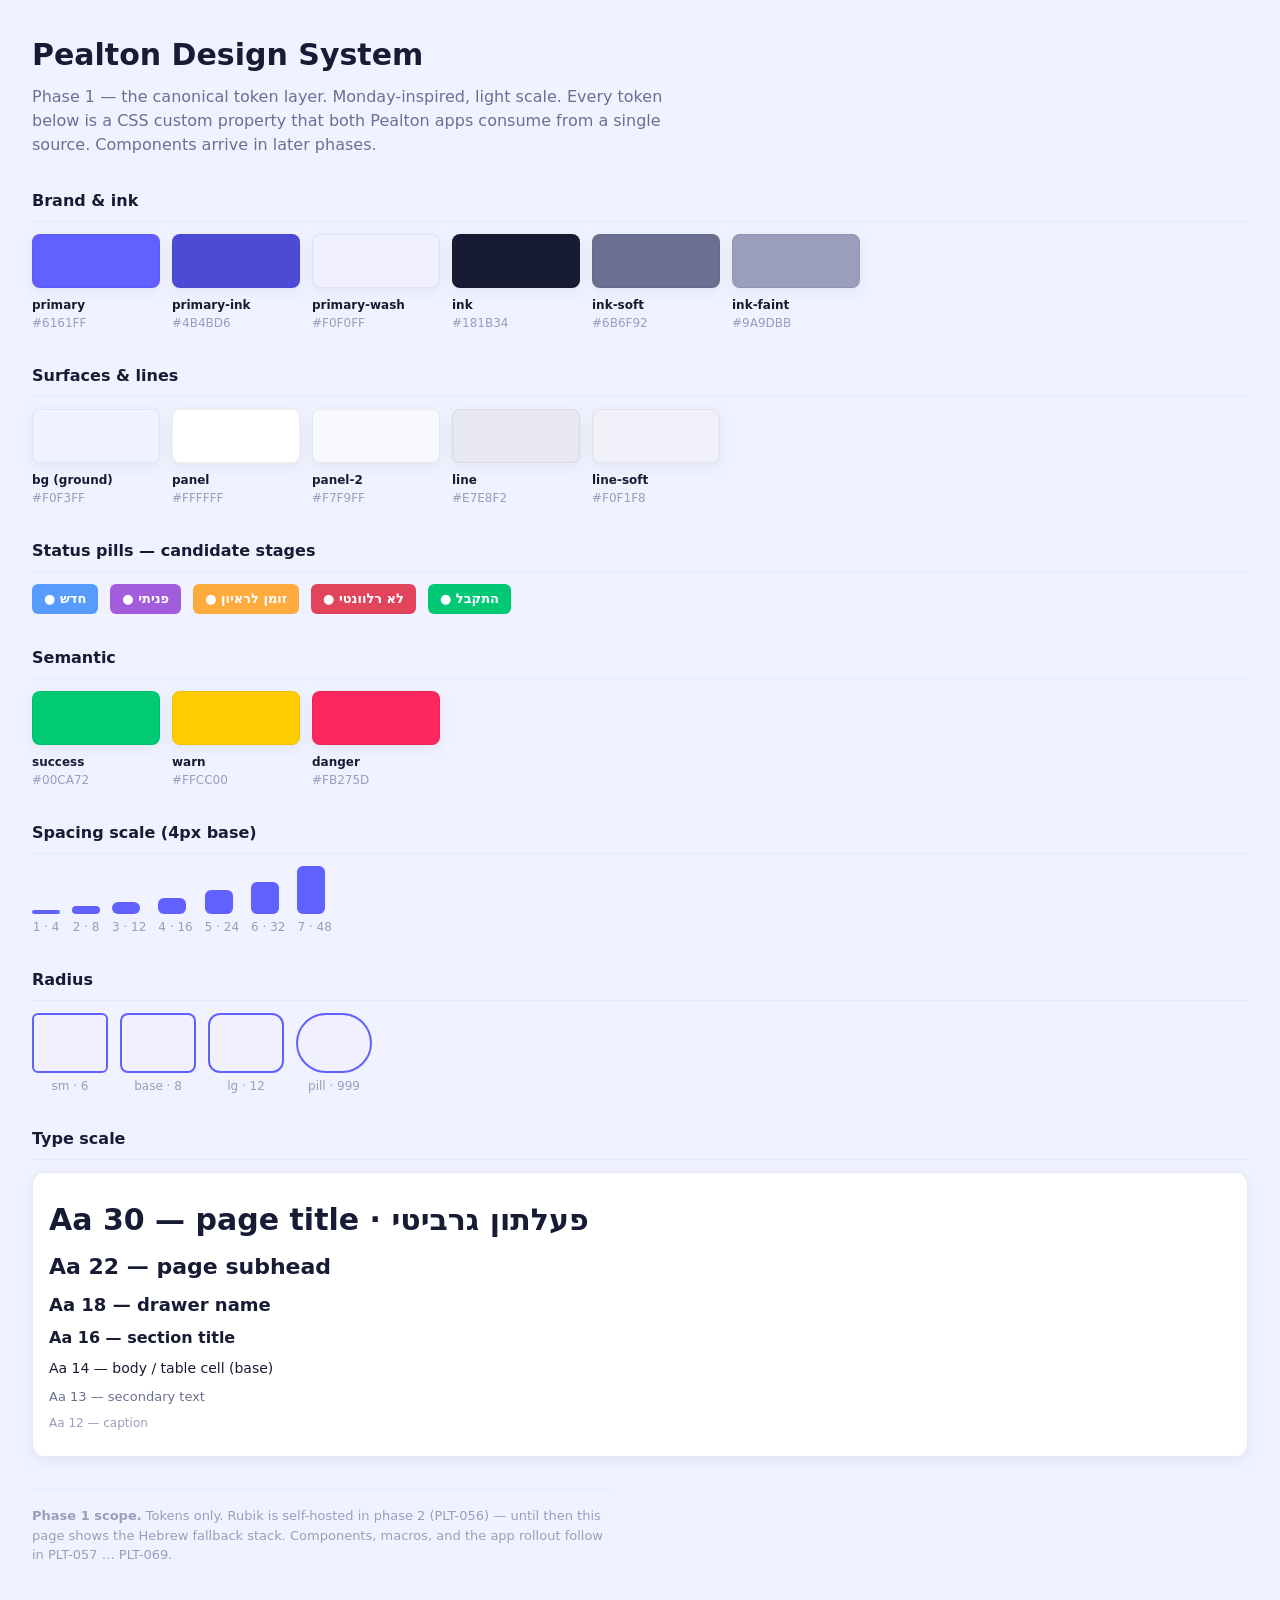
==== docs/index.html @ a18d86fa "PLT-055 — DS phase 1: package skeleton + canonical token layer Framework-free, Monday-inspired desig" ====
<!doctype html>
<html lang="en" dir="ltr">
<head>
  <meta charset="utf-8">
  <meta name="viewport" content="width=device-width, initial-scale=1">
  <title>Pealton Design System — tokens (phase 1)</title>
  <link rel="stylesheet" href="../pealton_design_system/static/tokens.css">
  <style>
    body { font-family: var(--pds-font); background: var(--pds-bg); color: var(--pds-ink);
           margin: 0; padding: var(--pds-sp-6); line-height: var(--pds-lh); }
    h1 { font-size: var(--pds-fs-7); font-weight: var(--pds-fw-heavy); margin: 0 0 var(--pds-sp-2); }
    .lede { color: var(--pds-ink-soft); max-width: 62ch; margin: 0 0 var(--pds-sp-6); }
    h2 { font-size: var(--pds-fs-4); font-weight: var(--pds-fw-bold); margin: var(--pds-sp-6) 0 var(--pds-sp-3);
         padding-bottom: var(--pds-sp-2); border-bottom: 1px solid var(--pds-line); }
    .grid { display: flex; flex-wrap: wrap; gap: var(--pds-sp-3); }
    .sw { width: 128px; }
    .sw .chip { height: 52px; border-radius: var(--pds-r); border: 1px solid rgba(0,0,0,.06);
                box-shadow: var(--pds-shadow); }
    .sw .name { font-size: var(--pds-fs-1); font-weight: var(--pds-fw-medium); margin-top: var(--pds-sp-2);
                color: var(--pds-ink); }
    .sw .val { font-size: var(--pds-fs-1); color: var(--pds-ink-faint); font-variant-numeric: tabular-nums; }
    .pill { display: inline-flex; align-items: center; gap: 6px; color: #fff; font-weight: var(--pds-fw-bold);
            font-size: var(--pds-fs-2); padding: 5px 12px; border-radius: var(--pds-r-sm); }
    .card { background: var(--pds-panel); border: 1px solid var(--pds-line); border-radius: var(--pds-r-lg);
            box-shadow: var(--pds-shadow); padding: var(--pds-sp-4); }
    .sp-row { display: flex; align-items: flex-end; gap: var(--pds-sp-3); }
    .sp-bar { background: var(--pds-primary); border-radius: var(--pds-r-sm); width: 28px; }
    .sp-label { font-size: var(--pds-fs-1); color: var(--pds-ink-faint); text-align: center; margin-top: 4px; }
    .type-row { margin: var(--pds-sp-2) 0; }
    .radius-box { width: 72px; height: 56px; background: var(--pds-primary-wash);
                  border: 2px solid var(--pds-primary); }
    .note { color: var(--pds-ink-faint); font-size: var(--pds-fs-2); margin-top: var(--pds-sp-6);
            border-top: 1px solid var(--pds-line); padding-top: var(--pds-sp-4); max-width: 70ch; }
  </style>
</head>
<body>
  <h1>Pealton Design System</h1>
  <p class="lede">Phase 1 — the canonical token layer. Monday-inspired, light scale.
    Every token below is a CSS custom property that both Pealton apps consume from a
    single source. Components arrive in later phases.</p>

  <h2>Brand &amp; ink</h2>
  <div class="grid">
    <div class="sw"><div class="chip" style="background:var(--pds-primary)"></div><div class="name">primary</div><div class="val">#6161FF</div></div>
    <div class="sw"><div class="chip" style="background:var(--pds-primary-ink)"></div><div class="name">primary-ink</div><div class="val">#4B4BD6</div></div>
    <div class="sw"><div class="chip" style="background:var(--pds-primary-wash)"></div><div class="name">primary-wash</div><div class="val">#F0F0FF</div></div>
    <div class="sw"><div class="chip" style="background:var(--pds-ink)"></div><div class="name">ink</div><div class="val">#181B34</div></div>
    <div class="sw"><div class="chip" style="background:var(--pds-ink-soft)"></div><div class="name">ink-soft</div><div class="val">#6B6F92</div></div>
    <div class="sw"><div class="chip" style="background:var(--pds-ink-faint)"></div><div class="name">ink-faint</div><div class="val">#9A9DBB</div></div>
  </div>

  <h2>Surfaces &amp; lines</h2>
  <div class="grid">
    <div class="sw"><div class="chip" style="background:var(--pds-bg)"></div><div class="name">bg (ground)</div><div class="val">#F0F3FF</div></div>
    <div class="sw"><div class="chip" style="background:var(--pds-panel)"></div><div class="name">panel</div><div class="val">#FFFFFF</div></div>
    <div class="sw"><div class="chip" style="background:var(--pds-panel-2)"></div><div class="name">panel-2</div><div class="val">#F7F9FF</div></div>
    <div class="sw"><div class="chip" style="background:var(--pds-line)"></div><div class="name">line</div><div class="val">#E7E8F2</div></div>
    <div class="sw"><div class="chip" style="background:var(--pds-line-soft)"></div><div class="name">line-soft</div><div class="val">#F0F1F8</div></div>
  </div>

  <h2>Status pills — candidate stages</h2>
  <div class="grid" style="align-items:center">
    <span class="pill" style="background:var(--pds-stage-new)">● חדש</span>
    <span class="pill" style="background:var(--pds-stage-contacted)">● פניתי</span>
    <span class="pill" style="background:var(--pds-stage-invited)">● זומן לראיון</span>
    <span class="pill" style="background:var(--pds-stage-rejected)">● לא רלוונטי</span>
    <span class="pill" style="background:var(--pds-stage-hired)">● התקבל</span>
  </div>

  <h2>Semantic</h2>
  <div class="grid">
    <div class="sw"><div class="chip" style="background:var(--pds-success)"></div><div class="name">success</div><div class="val">#00CA72</div></div>
    <div class="sw"><div class="chip" style="background:var(--pds-warn)"></div><div class="name">warn</div><div class="val">#FFCC00</div></div>
    <div class="sw"><div class="chip" style="background:var(--pds-danger)"></div><div class="name">danger</div><div class="val">#FB275D</div></div>
  </div>

  <h2>Spacing scale (4px base)</h2>
  <div class="sp-row">
    <div><div class="sp-bar" style="height:var(--pds-sp-1)"></div><div class="sp-label">1 · 4</div></div>
    <div><div class="sp-bar" style="height:var(--pds-sp-2)"></div><div class="sp-label">2 · 8</div></div>
    <div><div class="sp-bar" style="height:var(--pds-sp-3)"></div><div class="sp-label">3 · 12</div></div>
    <div><div class="sp-bar" style="height:var(--pds-sp-4)"></div><div class="sp-label">4 · 16</div></div>
    <div><div class="sp-bar" style="height:var(--pds-sp-5)"></div><div class="sp-label">5 · 24</div></div>
    <div><div class="sp-bar" style="height:var(--pds-sp-6)"></div><div class="sp-label">6 · 32</div></div>
    <div><div class="sp-bar" style="height:var(--pds-sp-7)"></div><div class="sp-label">7 · 48</div></div>
  </div>

  <h2>Radius</h2>
  <div class="grid">
    <div><div class="radius-box" style="border-radius:var(--pds-r-sm)"></div><div class="sp-label">sm · 6</div></div>
    <div><div class="radius-box" style="border-radius:var(--pds-r)"></div><div class="sp-label">base · 8</div></div>
    <div><div class="radius-box" style="border-radius:var(--pds-r-lg)"></div><div class="sp-label">lg · 12</div></div>
    <div><div class="radius-box" style="border-radius:var(--pds-r-pill)"></div><div class="sp-label">pill · 999</div></div>
  </div>

  <h2>Type scale</h2>
  <div class="card">
    <div class="type-row" style="font-size:var(--pds-fs-7);font-weight:var(--pds-fw-heavy)">Aa 30 — page title · פעלתון גרביטי</div>
    <div class="type-row" style="font-size:var(--pds-fs-6);font-weight:var(--pds-fw-bold)">Aa 22 — page subhead</div>
    <div class="type-row" style="font-size:var(--pds-fs-5);font-weight:var(--pds-fw-bold)">Aa 18 — drawer name</div>
    <div class="type-row" style="font-size:var(--pds-fs-4);font-weight:var(--pds-fw-bold)">Aa 16 — section title</div>
    <div class="type-row" style="font-size:var(--pds-fs-3)">Aa 14 — body / table cell (base)</div>
    <div class="type-row" style="font-size:var(--pds-fs-2);color:var(--pds-ink-soft)">Aa 13 — secondary text</div>
    <div class="type-row" style="font-size:var(--pds-fs-1);color:var(--pds-ink-faint)">Aa 12 — caption</div>
  </div>

  <p class="note"><strong>Phase 1 scope.</strong> Tokens only. Rubik is self-hosted in
    phase 2 (PLT-056) — until then this page shows the Hebrew fallback stack.
    Components, macros, and the app rollout follow in PLT-057 … PLT-069.</p>
</body>
</html>
---- pealton_design_system/static/tokens.css ----
/* ============================================================================
 * Pealton Design System — canonical token layer (PLT-055, phase 1)
 * Monday.com-inspired. Light scale only, by decision (Amnon 2026-07-16):
 * the DS does NOT follow OS dark mode. Reproduces the Monday *look* on the
 * apps' existing FastAPI + Jinja + vanilla-JS stack — no React, no Vibe.
 *
 * This is the ONE source of design tokens for BOTH Pealton apps. It replaces
 * the HR app's 8 forked :root blocks and the real-estate app's ad-hoc values.
 * Every component (later phases) styles THROUGH these tokens — never raw hex.
 * ========================================================================== */

:root {
  color-scheme: light;                     /* pin form controls to light too */

  /* ---- Brand ------------------------------------------------------------- */
  --pds-primary:        #6161FF;           /* Monday purple — the one accent  */
  --pds-primary-ink:    #4B4BD6;           /* hover / pressed                 */
  --pds-primary-wash:   #F0F0FF;           /* tint: active nav, hover rows    */

  /* ---- Ink (text) — neutrals biased toward the purple, not flat grey ----- */
  --pds-ink:            #181B34;           /* primary text                    */
  --pds-ink-soft:       #6B6F92;           /* secondary text                  */
  --pds-ink-faint:      #9A9DBB;           /* captions, placeholders          */

  /* ---- Surfaces + lines -------------------------------------------------- */
  --pds-bg:             #F0F3FF;           /* app ground — Monday Light scale */
  --pds-panel:          #FFFFFF;           /* cards, drawers, tables          */
  --pds-panel-2:        #F7F9FF;           /* subtle raised / striped surface */
  --pds-line:           #E7E8F2;           /* borders                         */
  --pds-line-soft:      #F0F1F8;           /* hairlines, row separators       */

  /* ---- Status pills — the signature Monday element.
   *      Mapped to the HR candidate stages; the -wash variants back subtle
   *      chips. Real-estate confidence bands reuse the same five hues.       */
  --pds-stage-new:            #579BFC;  --pds-stage-new-wash:       #E8F1FF;  /* חדש            */
  --pds-stage-contacted:      #A25DDC;  --pds-stage-contacted-wash: #F4ECFB;  /* פניתי          */
  --pds-stage-invited:        #FDAB3D;  --pds-stage-invited-wash:   #FFF3E2;  /* זומן לראיון    */
  --pds-stage-rejected:       #E2445C;  --pds-stage-rejected-wash:  #FDE8EC;  /* לא רלוונטי     */
  --pds-stage-hired:          #00C875;  --pds-stage-hired-wash:     #E2F7EE;  /* התקבל          */

  /* ---- Semantic (separate from the accent) ------------------------------- */
  --pds-success:        #00CA72;
  --pds-warn:           #FFCC00;
  --pds-danger:         #FB275D;
  --pds-danger-wash:    #FDE8EC;

  /* ---- Spacing scale (4px base) — use these, never freehand px ----------- */
  --pds-sp-1: 4px;
  --pds-sp-2: 8px;
  --pds-sp-3: 12px;
  --pds-sp-4: 16px;
  --pds-sp-5: 24px;
  --pds-sp-6: 32px;
  --pds-sp-7: 48px;

  /* ---- Radius scale ------------------------------------------------------ */
  --pds-r-sm:   6px;                        /* status pills, small controls   */
  --pds-r:      8px;                        /* buttons, inputs — the default  */
  --pds-r-lg:   12px;                       /* cards, panels, drawers         */
  --pds-r-pill: 999px;                      /* chips, avatars, count badges   */

  /* ---- Typography — Rubik (self-hosted in phase 2, PLT-056).
   *      Hebrew-first fallback stack until then; RTL-safe.                   */
  --pds-font: "Rubik", "Assistant", "Heebo", "Segoe UI", system-ui,
              -apple-system, Arial, sans-serif;
  --pds-fs-1: 12px;   /* captions, count badges          */
  --pds-fs-2: 13px;   /* secondary text, chips           */
  --pds-fs-3: 14px;   /* body / table cells (base)       */
  --pds-fs-4: 16px;   /* section titles                  */
  --pds-fs-5: 18px;   /* drawer name, card headers       */
  --pds-fs-6: 22px;   /* page subhead                    */
  --pds-fs-7: 30px;   /* page title                      */
  --pds-fw-normal:   400;
  --pds-fw-medium:   600;
  --pds-fw-bold:     700;
  --pds-fw-heavy:    800;
  --pds-lh:          1.5;

  /* ---- Elevation --------------------------------------------------------- */
  --pds-shadow:    0 4px 14px rgba(24, 27, 52, 0.07);
  --pds-shadow-lg: 0 10px 34px rgba(24, 27, 52, 0.13);
  --pds-ring:      0 0 0 3px var(--pds-primary-wash);   /* focus ring         */

  /* ---- Z-index scale — one ladder, no scattered magic numbers ------------ */
  --pds-z-base:      1;
  --pds-z-sticky:    20;    /* sticky table headers / topbar    */
  --pds-z-dropdown:  40;    /* menus, column pickers            */
  --pds-z-drawer:    50;    /* candidate / detail drawer        */
  --pds-z-modal:     60;    /* modals + their backdrop          */

  /* ---- Motion ------------------------------------------------------------ */
  --pds-transition: 0.12s ease;
}

@media (prefers-reduced-motion: reduce) {
  :root { --pds-transition: 0s; }
}
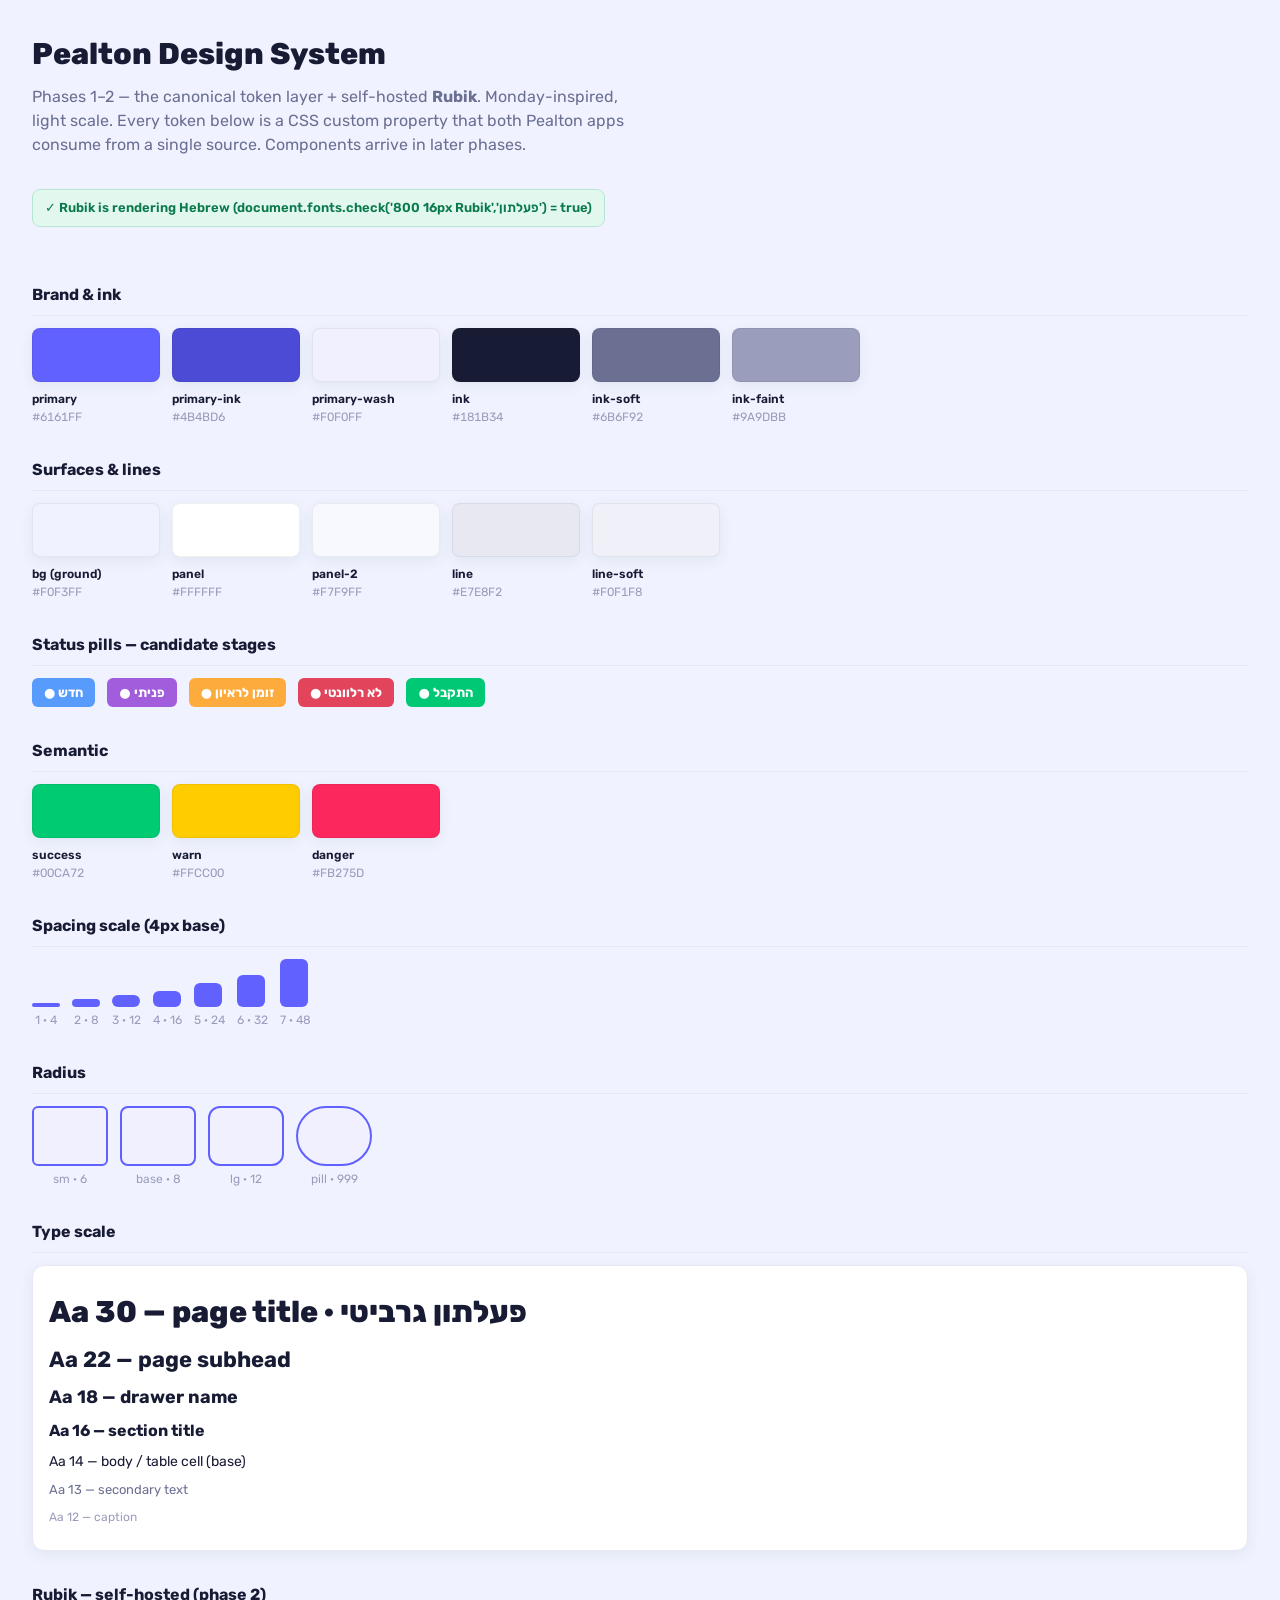
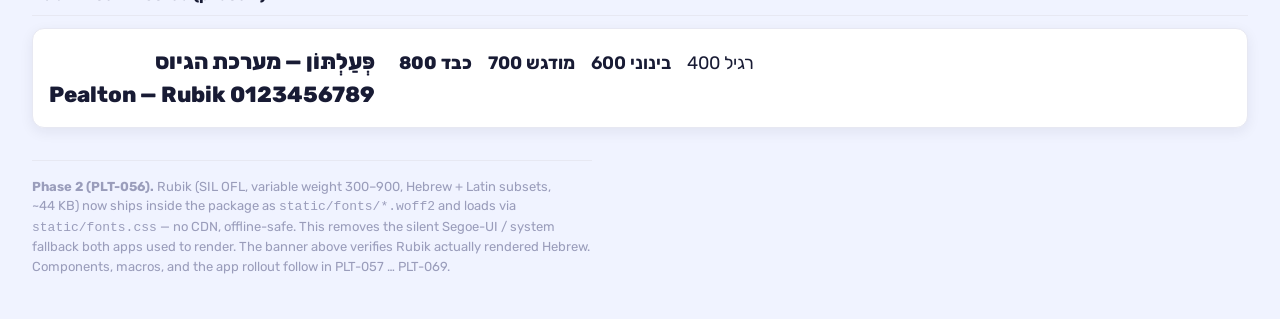
==== commit e6c97ecf: "PLT-056 — DS phase 2: self-host Rubik (kills the silent Segoe-UI fallback) Ships Rubik (SIL OFL, var" ====
--- a/docs/index.html
+++ b/docs/index.html
@@ -3,7 +3,8 @@
 <head>
   <meta charset="utf-8">
   <meta name="viewport" content="width=device-width, initial-scale=1">
-  <title>Pealton Design System — tokens (phase 1)</title>
+  <title>Pealton Design System — tokens + Rubik (phase 2)</title>
+  <link rel="stylesheet" href="../pealton_design_system/static/fonts.css">
   <link rel="stylesheet" href="../pealton_design_system/static/tokens.css">
   <style>
     body { font-family: var(--pds-font); background: var(--pds-bg); color: var(--pds-ink);
@@ -31,13 +32,25 @@
                   border: 2px solid var(--pds-primary); }
     .note { color: var(--pds-ink-faint); font-size: var(--pds-fs-2); margin-top: var(--pds-sp-6);
             border-top: 1px solid var(--pds-line); padding-top: var(--pds-sp-4); max-width: 70ch; }
+    .font-check { display: inline-block; font-size: var(--pds-fs-2); font-weight: var(--pds-fw-medium);
+                  padding: var(--pds-sp-2) var(--pds-sp-3); border-radius: var(--pds-r);
+                  margin: 0 0 var(--pds-sp-5); background: var(--pds-panel-2); color: var(--pds-ink-soft);
+                  border: 1px solid var(--pds-line); }
+    .font-check.ok   { background: var(--pds-stage-hired-wash); color: #0a7a4d; border-color: #b6e6d1; }
+    .font-check.fail { background: var(--pds-danger-wash);      color: #a11238; border-color: #f3b6c5; }
+    .type-samples { display: flex; flex-wrap: wrap; gap: var(--pds-sp-5); align-items: baseline; }
+    .type-samples .heb { font-size: var(--pds-fs-6); font-weight: var(--pds-fw-heavy); }
+    .type-samples .lat { font-size: var(--pds-fs-6); font-weight: var(--pds-fw-heavy); }
+    .type-samples .weights span { margin-inline-end: var(--pds-sp-3); }
   </style>
 </head>
 <body>
   <h1>Pealton Design System</h1>
-  <p class="lede">Phase 1 — the canonical token layer. Monday-inspired, light scale.
-    Every token below is a CSS custom property that both Pealton apps consume from a
-    single source. Components arrive in later phases.</p>
+  <p class="lede">Phases 1–2 — the canonical token layer + self-hosted <strong>Rubik</strong>.
+    Monday-inspired, light scale. Every token below is a CSS custom property that both
+    Pealton apps consume from a single source. Components arrive in later phases.</p>
+
+  <div id="font-check" class="font-check" role="status">בודק את גופן רוביק… — checking Rubik…</div>
 
   <h2>Brand &amp; ink</h2>
   <div class="grid">
@@ -104,8 +117,41 @@
     <div class="type-row" style="font-size:var(--pds-fs-1);color:var(--pds-ink-faint)">Aa 12 — caption</div>
   </div>
 
-  <p class="note"><strong>Phase 1 scope.</strong> Tokens only. Rubik is self-hosted in
-    phase 2 (PLT-056) — until then this page shows the Hebrew fallback stack.
+  <h2>Rubik — self-hosted (phase 2)</h2>
+  <div class="card type-samples">
+    <div>
+      <div class="heb" lang="he" dir="rtl">פְּעַלְתּוֹן — מערכת הגיוס</div>
+      <div class="lat">Pealton — Rubik 0123456789</div>
+    </div>
+    <div class="weights" style="font-size:var(--pds-fs-5)">
+      <span style="font-weight:400">רגיל 400</span>
+      <span style="font-weight:600">בינוני 600</span>
+      <span style="font-weight:700">מודגש 700</span>
+      <span style="font-weight:800">כבד 800</span>
+    </div>
+  </div>
+
+  <p class="note"><strong>Phase 2 (PLT-056).</strong> Rubik (SIL OFL, variable weight
+    300–900, Hebrew + Latin subsets, ~44&nbsp;KB) now ships inside the package as
+    <code>static/fonts/*.woff2</code> and loads via <code>static/fonts.css</code> — no
+    CDN, offline-safe. This removes the silent Segoe-UI / system fallback both apps used
+    to render. The banner above verifies Rubik actually rendered Hebrew.
     Components, macros, and the app rollout follow in PLT-057 … PLT-069.</p>
+
+  <script>
+    // Postcondition (PLT-056): Rubik must actually render Hebrew after fonts load.
+    (function () {
+      var el = document.getElementById('font-check');
+      document.fonts.ready.then(function () {
+        var ok = document.fonts.check('800 16px Rubik', 'פעלתון');
+        el.textContent = ok
+          ? '✓ Rubik is rendering Hebrew (document.fonts.check(\'800 16px Rubik\',\'פעלתון\') = true)'
+          : '✗ Rubik did NOT load — still on the fallback stack';
+        el.classList.add(ok ? 'ok' : 'fail');
+        // expose for automated verification
+        window.__pdsRubikOk = ok;
+      });
+    })();
+  </script>
 </body>
 </html>
--- a/pealton_design_system/static/fonts.css
+++ b/pealton_design_system/static/fonts.css
@@ -0,0 +1,47 @@
+/* ============================================================================
+ * Pealton Design System — self-hosted Rubik (PLT-056, phase 2)
+ *
+ * WHY THIS EXISTS — kills a silent bug: both apps ship NO webfont on purpose,
+ * so Hebrew fell back to Segoe UI on Windows / something else on Mac — a look
+ * nobody chose. This ships Rubik (SIL OFL, free to embed) INSIDE the package,
+ * so the brand + all UI text render in Rubik, offline-safe, no CDN request.
+ *
+ * Rubik is the closest Hebrew analogue to Monday's Figtree (Figtree rejected —
+ * weak Hebrew coverage). Self-hosting != CDN: the .woff2 bytes travel in this
+ * package; the @font-face url() below is relative, so it resolves against the
+ * app's DS static mount (both apps load this via <link>).
+ *
+ * VARIABLE FONT: one file per subset covers the whole weight axis 300..900.
+ * (Rubik's real axis is 300-900 — NOT the 100-900 the task text guessed; 100
+ * is out of range and Google 400s it. The token weights used — 400/600/700/800
+ * — all sit inside 300-900, so nothing is lost.)
+ *
+ * The `--pds-font` token (tokens.css) already lists "Rubik" first with the
+ * Hebrew system stack (Assistant/Heebo/Segoe UI/system-ui) kept only as the
+ * fallback for the brief moment before the webfont loads (font-display: swap).
+ *
+ * Font: Rubik © 2015 The Rubik Project Authors — SIL OFL 1.1. See fonts/OFL.txt.
+ * ========================================================================== */
+
+/* ---- Hebrew subset (U+0590–05FF + Hebrew presentation forms) --------------- */
+@font-face {
+  font-family: "Rubik";
+  font-style: normal;
+  font-weight: 300 900;                       /* variable axis */
+  font-display: swap;
+  src: url("fonts/rubik-hebrew.woff2") format("woff2");
+  unicode-range: U+0307-0308, U+0590-05FF, U+200C-2010, U+20AA, U+25CC,
+                 U+FB1D-FB4F;
+}
+
+/* ---- Latin subset (ASCII, punctuation, currency, arrows, digits) ----------- */
+@font-face {
+  font-family: "Rubik";
+  font-style: normal;
+  font-weight: 300 900;                       /* variable axis */
+  font-display: swap;
+  src: url("fonts/rubik-latin.woff2") format("woff2");
+  unicode-range: U+0000-00FF, U+0131, U+0152-0153, U+02BB-02BC, U+02C6, U+02DA,
+                 U+02DC, U+0304, U+0308, U+0329, U+2000-206F, U+20AC, U+2122,
+                 U+2191, U+2193, U+2212, U+2215, U+FEFF, U+FFFD;
+}
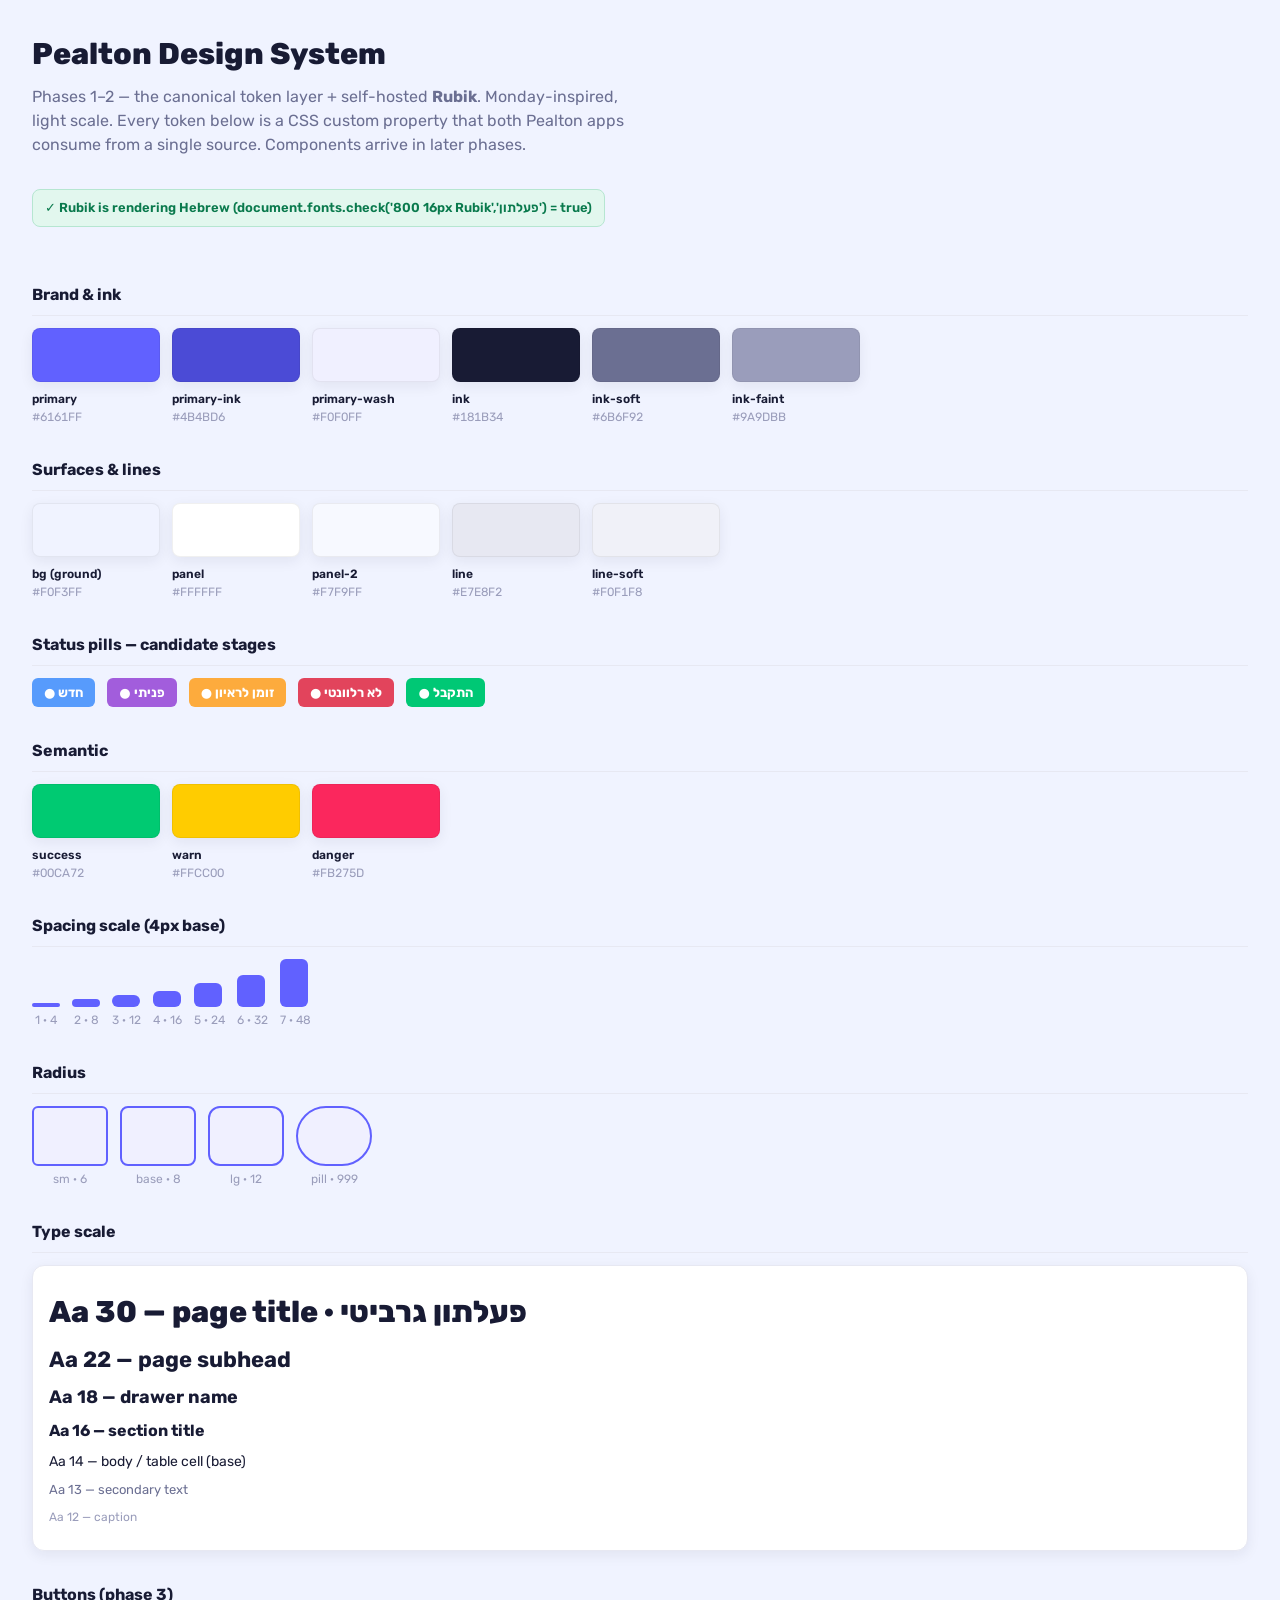
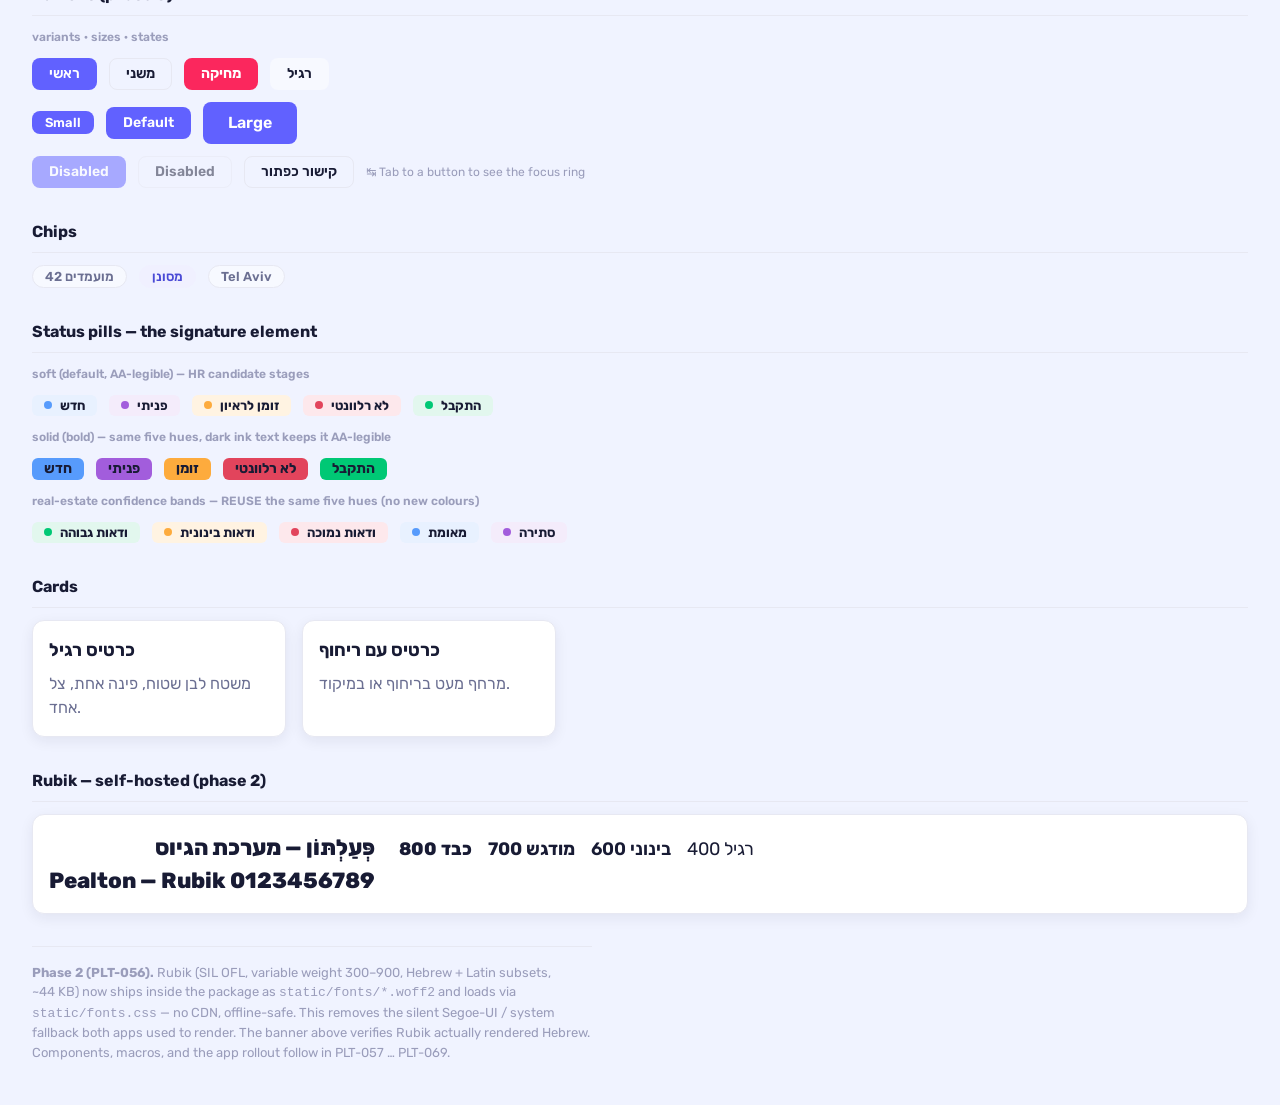
==== commit c32885e6: "PLT-057 — DS phase 3: button, chip, status-pill, card New components.css (styled entirely through --" ====
--- a/docs/index.html
+++ b/docs/index.html
@@ -3,9 +3,10 @@
 <head>
   <meta charset="utf-8">
   <meta name="viewport" content="width=device-width, initial-scale=1">
-  <title>Pealton Design System — tokens + Rubik (phase 2)</title>
+  <title>Pealton Design System — tokens + Rubik + components (phase 3)</title>
   <link rel="stylesheet" href="../pealton_design_system/static/fonts.css">
   <link rel="stylesheet" href="../pealton_design_system/static/tokens.css">
+  <link rel="stylesheet" href="../pealton_design_system/static/components.css">
   <style>
     body { font-family: var(--pds-font); background: var(--pds-bg); color: var(--pds-ink);
            margin: 0; padding: var(--pds-sp-6); line-height: var(--pds-lh); }
@@ -42,6 +43,12 @@
     .type-samples .heb { font-size: var(--pds-fs-6); font-weight: var(--pds-fw-heavy); }
     .type-samples .lat { font-size: var(--pds-fs-6); font-weight: var(--pds-fw-heavy); }
     .type-samples .weights span { margin-inline-end: var(--pds-sp-3); }
+    .demo-row { display: flex; flex-wrap: wrap; gap: var(--pds-sp-3); align-items: center;
+                margin: var(--pds-sp-3) 0; }
+    .demo-label { width: 100%; font-size: var(--pds-fs-1); color: var(--pds-ink-faint);
+                  font-weight: var(--pds-fw-medium); margin-top: var(--pds-sp-3); }
+    .demo-cards { display: flex; flex-wrap: wrap; gap: var(--pds-sp-4); align-items: stretch; }
+    .demo-cards .pds-card { width: 220px; }
   </style>
 </head>
 <body>
@@ -115,6 +122,71 @@
     <div class="type-row" style="font-size:var(--pds-fs-3)">Aa 14 — body / table cell (base)</div>
     <div class="type-row" style="font-size:var(--pds-fs-2);color:var(--pds-ink-soft)">Aa 13 — secondary text</div>
     <div class="type-row" style="font-size:var(--pds-fs-1);color:var(--pds-ink-faint)">Aa 12 — caption</div>
+  </div>
+
+  <h2>Buttons (phase 3)</h2>
+  <div class="demo-label">variants · sizes · states</div>
+  <div class="demo-row">
+    <button class="pds-btn pds-btn--primary">ראשי</button>
+    <button class="pds-btn pds-btn--ghost">משני</button>
+    <button class="pds-btn pds-btn--danger">מחיקה</button>
+    <button class="pds-btn">רגיל</button>
+  </div>
+  <div class="demo-row">
+    <button class="pds-btn pds-btn--primary pds-btn--sm">Small</button>
+    <button class="pds-btn pds-btn--primary">Default</button>
+    <button class="pds-btn pds-btn--primary pds-btn--lg">Large</button>
+  </div>
+  <div class="demo-row">
+    <button class="pds-btn pds-btn--primary" disabled>Disabled</button>
+    <button class="pds-btn pds-btn--ghost" disabled>Disabled</button>
+    <a href="#buttons" class="pds-btn pds-btn--ghost">קישור כפתור</a>
+    <span style="font-size:var(--pds-fs-1);color:var(--pds-ink-faint)">↹ Tab to a button to see the focus ring</span>
+  </div>
+
+  <h2>Chips</h2>
+  <div class="demo-row">
+    <span class="pds-chip">42 מועמדים</span>
+    <span class="pds-chip pds-chip--primary">מסונן</span>
+    <span class="pds-chip">Tel&nbsp;Aviv</span>
+  </div>
+
+  <h2>Status pills — the signature element</h2>
+  <div class="demo-label">soft (default, AA-legible) — HR candidate stages</div>
+  <div class="demo-row">
+    <span class="pds-pill pds-pill--new"><span class="pds-pill__dot"></span>חדש</span>
+    <span class="pds-pill pds-pill--contacted"><span class="pds-pill__dot"></span>פניתי</span>
+    <span class="pds-pill pds-pill--invited"><span class="pds-pill__dot"></span>זומן לראיון</span>
+    <span class="pds-pill pds-pill--rejected"><span class="pds-pill__dot"></span>לא רלוונטי</span>
+    <span class="pds-pill pds-pill--hired"><span class="pds-pill__dot"></span>התקבל</span>
+  </div>
+  <div class="demo-label">solid (bold) — same five hues, dark ink text keeps it AA-legible</div>
+  <div class="demo-row">
+    <span class="pds-pill pds-pill--solid pds-pill--new">חדש</span>
+    <span class="pds-pill pds-pill--solid pds-pill--contacted">פניתי</span>
+    <span class="pds-pill pds-pill--solid pds-pill--invited">זומן</span>
+    <span class="pds-pill pds-pill--solid pds-pill--rejected">לא רלוונטי</span>
+    <span class="pds-pill pds-pill--solid pds-pill--hired">התקבל</span>
+  </div>
+  <div class="demo-label">real-estate confidence bands — REUSE the same five hues (no new colours)</div>
+  <div class="demo-row">
+    <span class="pds-pill pds-pill--hired"><span class="pds-pill__dot"></span>ודאות גבוהה</span>
+    <span class="pds-pill pds-pill--invited"><span class="pds-pill__dot"></span>ודאות בינונית</span>
+    <span class="pds-pill pds-pill--rejected"><span class="pds-pill__dot"></span>ודאות נמוכה</span>
+    <span class="pds-pill pds-pill--new"><span class="pds-pill__dot"></span>מאומת</span>
+    <span class="pds-pill pds-pill--contacted"><span class="pds-pill__dot"></span>סתירה</span>
+  </div>
+
+  <h2>Cards</h2>
+  <div class="demo-cards">
+    <div class="pds-card">
+      <div style="font-size:var(--pds-fs-5);font-weight:var(--pds-fw-bold)">כרטיס רגיל</div>
+      <p style="color:var(--pds-ink-soft);margin:var(--pds-sp-2) 0 0">משטח לבן שטוח, פינה אחת, צל אחד.</p>
+    </div>
+    <div class="pds-card pds-card--hover" tabindex="0">
+      <div style="font-size:var(--pds-fs-5);font-weight:var(--pds-fw-bold)">כרטיס עם ריחוף</div>
+      <p style="color:var(--pds-ink-soft);margin:var(--pds-sp-2) 0 0">מרחף מעט בריחוף או במיקוד.</p>
+    </div>
   </div>
 
   <h2>Rubik — self-hosted (phase 2)</h2>
--- a/pealton_design_system/static/components.css
+++ b/pealton_design_system/static/components.css
@@ -0,0 +1,186 @@
+/* ============================================================================
+ * Pealton Design System — core components (PLT-057, phase 3)
+ *   button · chip · status-pill · card
+ *
+ * RULES honoured here:
+ *  - EVERY colour comes from a --pds-* token (tokens.css). No raw hex and no raw
+ *    colour-function literals. Only the CSS keywords `white`, `transparent`,
+ *    `currentColor` appear as literals. (Postcondition: the file contains zero
+ *    hex colour codes.)
+ *  - Classes are `pds-` prefixed so they never collide with the apps' existing
+ *    .btn / .chip / .card during rollout.
+ *  - RTL-safe: logical properties + flex `gap`, never physical left/right.
+ *
+ * Design choices flagged for review (see PR body):
+ *  - Focus ring = solid 2px --pds-primary outline (the --pds-ring token, a 3px
+ *    primary-wash halo, is too faint for a WCAG 3:1 focus indicator).
+ *  - Status pills use dark --pds-ink text (soft on a -wash tint, solid on the
+ *    saturated hue). White-on-hue is NOT shipped: it misses AA text contrast on
+ *    the lighter stages. A white-text `--bold` variant can be added on request.
+ *  - .pds-btn--danger keeps white text on --pds-danger = 3.8:1, an AA miss that
+ *    lives in the TOKEN value, not here. Flagged for a tokens revision (a darker
+ *    danger, or a new --pds-danger-ink); not patched in this phase.
+ *  - Card radius = --pds-r-lg (12px) per the merged tokens; the direction doc's
+ *    "8px" is superseded by the token.
+ * ========================================================================== */
+
+/* ========================================================================== *
+ *  BUTTON
+ * ========================================================================== */
+.pds-btn {
+  display: inline-flex;
+  align-items: center;
+  justify-content: center;
+  gap: var(--pds-sp-2);
+  font-family: var(--pds-font);
+  font-size: var(--pds-fs-3);
+  font-weight: var(--pds-fw-medium);
+  line-height: 1;
+  padding-block: var(--pds-sp-2);
+  padding-inline: var(--pds-sp-4);
+  border: 1px solid transparent;
+  border-radius: var(--pds-r);
+  background: var(--pds-panel-2);
+  color: var(--pds-ink);
+  cursor: pointer;
+  user-select: none;
+  text-decoration: none;                 /* also style <a class="pds-btn">     */
+  transition: background var(--pds-transition), box-shadow var(--pds-transition),
+              filter var(--pds-transition), transform var(--pds-transition);
+}
+.pds-btn:focus-visible {
+  outline: 2px solid var(--pds-primary);
+  outline-offset: 2px;
+}
+.pds-btn:disabled,
+.pds-btn[aria-disabled="true"] {
+  opacity: 0.5;
+  cursor: not-allowed;
+}
+/* neutral hover for the base button. Declared BEFORE the variants so each
+ * variant's own :hover (equal specificity) wins by source order — and every
+ * variant re-declares its background so this neutral tint never leaks in. */
+.pds-btn:hover:not(:disabled):not([aria-disabled="true"]) {
+  background: var(--pds-line-soft);
+}
+
+/* -- variants -- */
+.pds-btn--primary { background: var(--pds-primary); color: white; }
+.pds-btn--primary:hover:not(:disabled):not([aria-disabled="true"]) {
+  background: var(--pds-primary-ink);
+}
+
+.pds-btn--ghost {
+  background: transparent;
+  color: var(--pds-ink);
+  border-color: var(--pds-line);
+}
+.pds-btn--ghost:hover:not(:disabled):not([aria-disabled="true"]) {
+  background: var(--pds-primary-wash);
+  border-color: var(--pds-primary);
+  color: var(--pds-primary-ink);
+}
+
+.pds-btn--danger { background: var(--pds-danger); color: white; font-weight: var(--pds-fw-bold); }
+.pds-btn--danger:hover:not(:disabled):not([aria-disabled="true"]) {
+  background: var(--pds-danger);         /* re-declared so the base hover can't leak */
+  filter: brightness(0.93);              /* no --pds-danger-ink token exists     */
+}
+
+/* pressed — applies to every variant, never when disabled */
+.pds-btn:active:not(:disabled):not([aria-disabled="true"]) {
+  transform: translateY(1px);
+  filter: brightness(0.95);
+}
+
+/* -- sizes (padding on the 4px scale) -- */
+.pds-btn--sm { font-size: var(--pds-fs-2); padding-block: var(--pds-sp-1); padding-inline: var(--pds-sp-3); }
+.pds-btn--lg { font-size: var(--pds-fs-4); padding-block: var(--pds-sp-3); padding-inline: var(--pds-sp-5); }
+
+/* ========================================================================== *
+ *  CHIP — neutral rounded tag (filters, counts, meta). Not a status pill.
+ * ========================================================================== */
+.pds-chip {
+  display: inline-flex;
+  align-items: center;
+  gap: var(--pds-sp-1);
+  font-family: var(--pds-font);
+  font-size: var(--pds-fs-2);
+  font-weight: var(--pds-fw-medium);
+  line-height: 1;
+  padding-block: var(--pds-sp-1);
+  padding-inline: var(--pds-sp-3);
+  background: var(--pds-panel-2);
+  color: var(--pds-ink-soft);
+  border: 1px solid var(--pds-line);
+  border-radius: var(--pds-r-pill);
+}
+.pds-chip--primary {
+  background: var(--pds-primary-wash);
+  color: var(--pds-primary-ink);
+  border-color: var(--pds-primary-wash);
+}
+
+/* ========================================================================== *
+ *  STATUS PILL — the signature Monday element.
+ *  Each stage modifier sets two local vars (--_c hue, --_w wash); the base and
+ *  the --solid variant read them, so the hue lives in exactly one place.
+ * ========================================================================== */
+.pds-pill {
+  display: inline-flex;
+  align-items: center;
+  gap: var(--pds-sp-2);
+  font-family: var(--pds-font);
+  font-size: var(--pds-fs-2);
+  font-weight: var(--pds-fw-bold);
+  line-height: 1;
+  padding-block: var(--pds-sp-1);
+  padding-inline: var(--pds-sp-3);
+  border-radius: var(--pds-r-sm);
+  background: var(--_w, var(--pds-panel-2));    /* soft tint (default)          */
+  color: var(--pds-ink);
+}
+.pds-pill__dot {
+  inline-size: var(--pds-sp-2);
+  block-size: var(--pds-sp-2);
+  border-radius: var(--pds-r-pill);
+  background: var(--_c, var(--pds-ink-faint));
+  flex: 0 0 auto;
+}
+/* solid = saturated hue, dark ink text (AA-legible at this bold, 14px size) */
+.pds-pill--solid {
+  background: var(--_c, var(--pds-ink-faint));
+  color: var(--pds-ink);
+  font-size: var(--pds-fs-3);
+}
+.pds-pill--solid .pds-pill__dot { display: none; }
+
+/* stage hues — map 1:1 to the token names. RE confidence bands REUSE these
+ * (high→hired, medium→invited, low→rejected, verified→new, conflict→contacted). */
+.pds-pill--new       { --_c: var(--pds-stage-new);       --_w: var(--pds-stage-new-wash); }
+.pds-pill--contacted { --_c: var(--pds-stage-contacted); --_w: var(--pds-stage-contacted-wash); }
+.pds-pill--invited   { --_c: var(--pds-stage-invited);   --_w: var(--pds-stage-invited-wash); }
+.pds-pill--rejected  { --_c: var(--pds-stage-rejected);  --_w: var(--pds-stage-rejected-wash); }
+.pds-pill--hired     { --_c: var(--pds-stage-hired);     --_w: var(--pds-stage-hired-wash); }
+
+/* ========================================================================== *
+ *  CARD / PANEL — flat white surface, one radius, one shadow.
+ * ========================================================================== */
+.pds-card {
+  background: var(--pds-panel);
+  border: 1px solid var(--pds-line);
+  border-radius: var(--pds-r-lg);
+  box-shadow: var(--pds-shadow);
+  padding: var(--pds-sp-4);
+}
+.pds-card--flush { padding: 0; }         /* for cards wrapping a table/media    */
+
+/* optional subtle hover-lift — also lifts when a child control is focused */
+.pds-card--hover {
+  transition: box-shadow var(--pds-transition), transform var(--pds-transition);
+}
+.pds-card--hover:hover,
+.pds-card--hover:focus-within {
+  box-shadow: var(--pds-shadow-lg);
+  transform: translateY(-1px);
+}
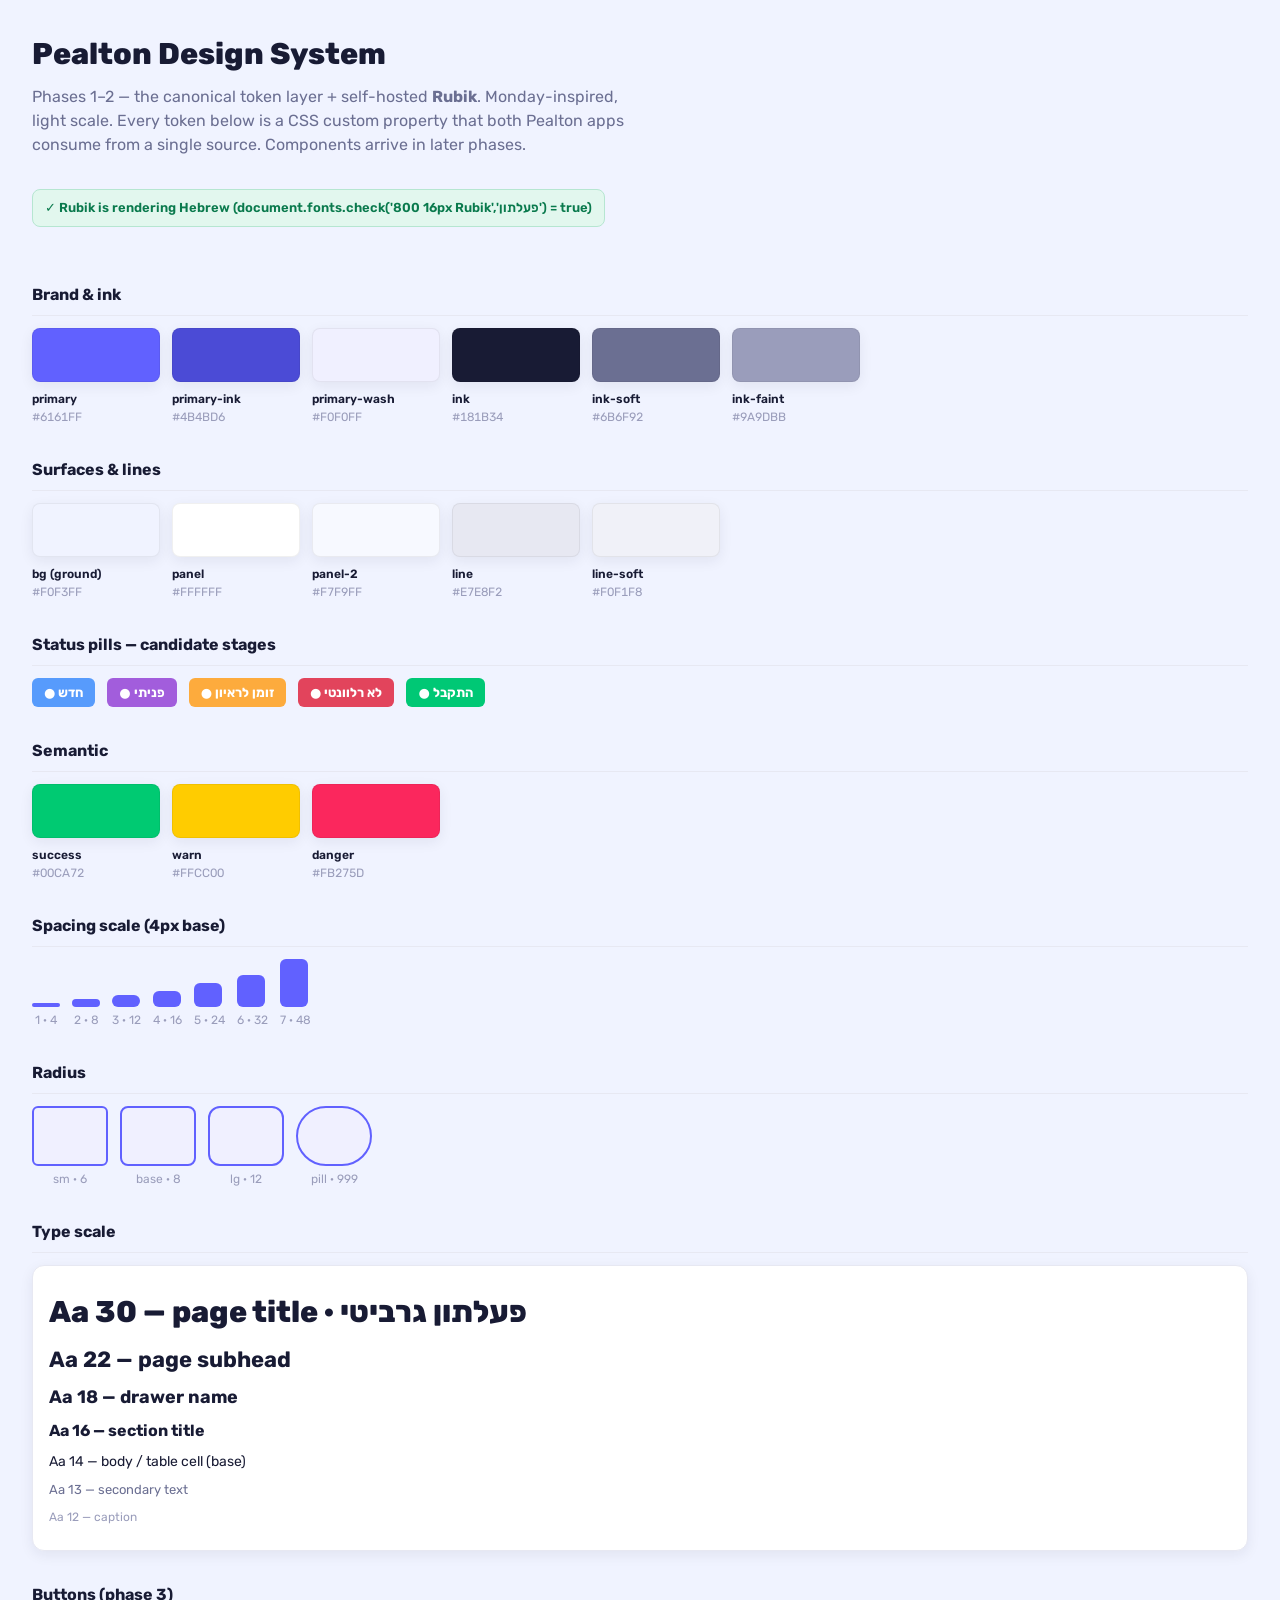
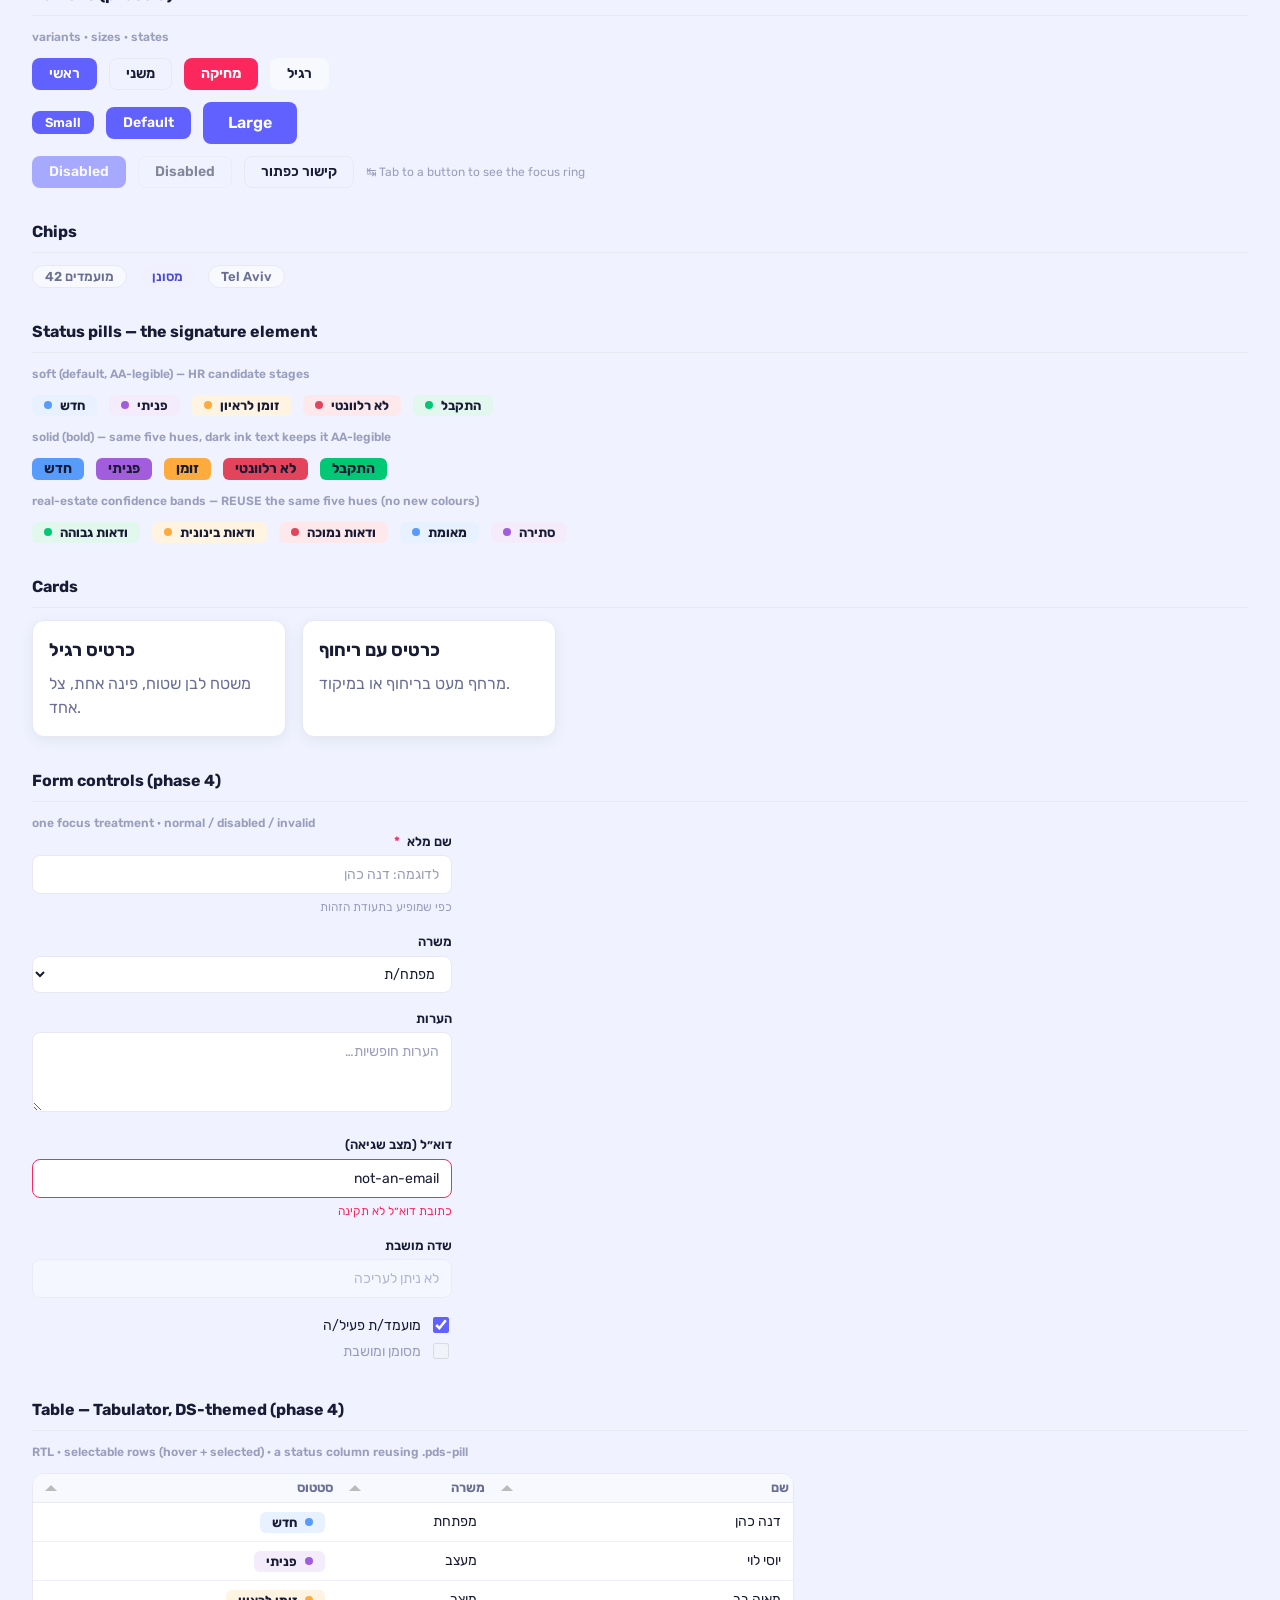
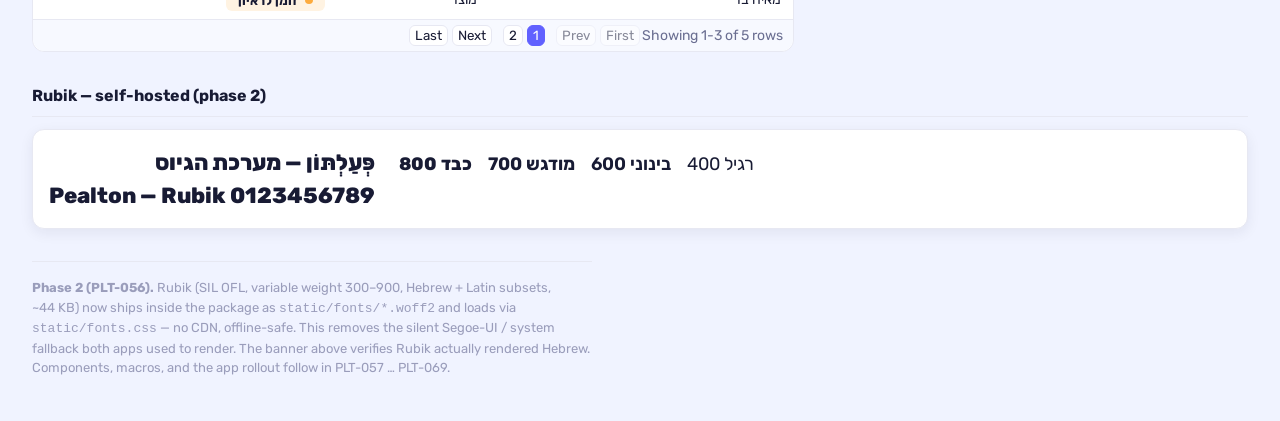
==== commit 4c5d6da1: "PLT-058 — DS phase 4: form controls + Tabulator theme New forms.css + tabulator.css (token-only; gre" ====
--- a/docs/index.html
+++ b/docs/index.html
@@ -3,10 +3,14 @@
 <head>
   <meta charset="utf-8">
   <meta name="viewport" content="width=device-width, initial-scale=1">
-  <title>Pealton Design System — tokens + Rubik + components (phase 3)</title>
+  <title>Pealton Design System — tokens + Rubik + components + forms/table (phase 4)</title>
   <link rel="stylesheet" href="../pealton_design_system/static/fonts.css">
   <link rel="stylesheet" href="../pealton_design_system/static/tokens.css">
   <link rel="stylesheet" href="../pealton_design_system/static/components.css">
+  <link rel="stylesheet" href="../pealton_design_system/static/forms.css">
+  <!-- Tabulator base FIRST, then the DS theme so token overrides win (docs-only vendored copy, v6.3.1) -->
+  <link rel="stylesheet" href="vendor/tabulator/tabulator.min.css">
+  <link rel="stylesheet" href="../pealton_design_system/static/tabulator.css">
   <style>
     body { font-family: var(--pds-font); background: var(--pds-bg); color: var(--pds-ink);
            margin: 0; padding: var(--pds-sp-6); line-height: var(--pds-lh); }
@@ -49,6 +53,9 @@
                   font-weight: var(--pds-fw-medium); margin-top: var(--pds-sp-3); }
     .demo-cards { display: flex; flex-wrap: wrap; gap: var(--pds-sp-4); align-items: stretch; }
     .demo-cards .pds-card { width: 220px; }
+    .demo-form { max-width: 420px; }
+    .demo-form-2col { display: grid; grid-template-columns: 1fr 1fr; gap: var(--pds-sp-4); max-width: 620px; }
+    #demo-table { max-width: 760px; margin-top: var(--pds-sp-3); }
   </style>
 </head>
 <body>
@@ -189,6 +196,43 @@
     </div>
   </div>
 
+  <h2>Form controls (phase 4)</h2>
+  <div class="demo-label">one focus treatment · normal / disabled / invalid</div>
+  <div class="demo-form" dir="rtl">
+    <div class="pds-field">
+      <label class="pds-label" for="f-name">שם מלא <span class="pds-req">*</span></label>
+      <input class="pds-input" id="f-name" type="text" placeholder="לדוגמה: דנה כהן">
+      <div class="pds-help">כפי שמופיע בתעודת הזהות</div>
+    </div>
+    <div class="pds-field">
+      <label class="pds-label" for="f-role">משרה</label>
+      <select class="pds-select" id="f-role">
+        <option>מפתח/ת</option><option>מעצב/ת</option><option>מוצר</option>
+      </select>
+    </div>
+    <div class="pds-field">
+      <label class="pds-label" for="f-notes">הערות</label>
+      <textarea class="pds-textarea" id="f-notes" placeholder="הערות חופשיות…"></textarea>
+    </div>
+    <div class="pds-field">
+      <label class="pds-label" for="f-mail">דוא״ל (מצב שגיאה)</label>
+      <input class="pds-input pds-input--invalid" id="f-mail" type="email" value="not-an-email">
+      <div class="pds-error">כתובת דוא״ל לא תקינה</div>
+    </div>
+    <div class="pds-field">
+      <label class="pds-label" for="f-dis">שדה מושבת</label>
+      <input class="pds-input" id="f-dis" type="text" value="לא ניתן לעריכה" disabled>
+    </div>
+    <div class="pds-field">
+      <label class="pds-check"><input class="pds-checkbox" type="checkbox" checked> מועמד/ת פעיל/ה</label><br>
+      <label class="pds-check"><input class="pds-checkbox" type="checkbox" disabled> מסומן ומושבת</label>
+    </div>
+  </div>
+
+  <h2>Table — Tabulator, DS-themed (phase 4)</h2>
+  <div class="demo-label">RTL · selectable rows (hover + selected) · a status column reusing .pds-pill</div>
+  <div id="demo-table" class="pds-tabulator"></div>
+
   <h2>Rubik — self-hosted (phase 2)</h2>
   <div class="card type-samples">
     <div>
@@ -209,6 +253,45 @@
     CDN, offline-safe. This removes the silent Segoe-UI / system fallback both apps used
     to render. The banner above verifies Rubik actually rendered Hebrew.
     Components, macros, and the app rollout follow in PLT-057 … PLT-069.</p>
+
+  <!-- Tabulator base JS (docs-only vendored copy, v6.3.1) + DS-themed demo table -->
+  <script src="vendor/tabulator/tabulator.min.js"></script>
+  <script>
+    (function () {
+      var STAGE = {
+        new:       { cls: 'new',       label: 'חדש' },
+        contacted: { cls: 'contacted', label: 'פניתי' },
+        invited:   { cls: 'invited',   label: 'זומן לראיון' },
+        rejected:  { cls: 'rejected',  label: 'לא רלוונטי' },
+        hired:     { cls: 'hired',     label: 'התקבל' }
+      };
+      function pill(cell) {
+        var s = STAGE[cell.getValue()] || STAGE.new;
+        return '<span class="pds-pill pds-pill--' + s.cls + '">' +
+               '<span class="pds-pill__dot"></span>' + s.label + '</span>';
+      }
+      window.__pdsTable = new Tabulator('#demo-table', {
+        textDirection: 'rtl',
+        layout: 'fitColumns',
+        selectableRows: true,
+        pagination: 'local',
+        paginationSize: 3,
+        paginationCounter: 'rows',
+        data: [
+          { name: 'דנה כהן',    role: 'מפתחת',  status: 'new' },
+          { name: 'יוסי לוי',    role: 'מעצב',   status: 'contacted' },
+          { name: 'מאיה בר',     role: 'מוצר',   status: 'invited' },
+          { name: 'אבי שלום',    role: 'מפתח',   status: 'rejected' },
+          { name: 'נועה אזולאי', role: 'מעצבת',  status: 'hired' }
+        ],
+        columns: [
+          { title: 'שם', field: 'name', widthGrow: 2 },
+          { title: 'משרה', field: 'role', widthGrow: 1 },
+          { title: 'סטטוס', field: 'status', widthGrow: 2, formatter: pill, hozAlign: 'right' }
+        ]
+      });
+    })();
+  </script>
 
   <script>
     // Postcondition (PLT-056): Rubik must actually render Hebrew after fonts load.
--- a/pealton_design_system/static/forms.css
+++ b/pealton_design_system/static/forms.css
@@ -0,0 +1,103 @@
+/* ============================================================================
+ * Pealton Design System — form controls (PLT-058, phase 4)
+ *   input · select · textarea · checkbox · field/label/help/error
+ *
+ * ONE focus treatment for every control (a 2px solid --pds-primary outline,
+ * matching the phase-3 buttons) — replacing the two competing treatments the
+ * apps ship today (box-shadow on some inputs, outline on others).
+ *
+ * Colour only from --pds-* tokens (no raw hex; keyword `white`/`transparent`
+ * only). Classes `pds-` prefixed so they never collide with app CSS.
+ * RTL-safe: logical properties throughout.
+ * ========================================================================== */
+
+/* -- field scaffold -------------------------------------------------------- */
+.pds-field { display: block; margin-block-end: var(--pds-sp-4); }
+.pds-label {
+  display: block;
+  font-family: var(--pds-font);
+  font-size: var(--pds-fs-2);
+  font-weight: var(--pds-fw-medium);
+  color: var(--pds-ink);
+  margin-block-end: var(--pds-sp-1);
+}
+.pds-label .pds-req { color: var(--pds-danger); margin-inline-start: var(--pds-sp-1); }
+.pds-help  { font-size: var(--pds-fs-1); color: var(--pds-ink-faint); margin-block-start: var(--pds-sp-1); }
+.pds-error { font-size: var(--pds-fs-1); color: var(--pds-danger);    margin-block-start: var(--pds-sp-1); }
+
+/* -- text controls --------------------------------------------------------- */
+.pds-input,
+.pds-select,
+.pds-textarea {
+  box-sizing: border-box;
+  inline-size: 100%;
+  font-family: var(--pds-font);
+  font-size: var(--pds-fs-3);
+  line-height: var(--pds-lh);
+  color: var(--pds-ink);
+  background: var(--pds-panel);
+  border: 1px solid var(--pds-line);
+  border-radius: var(--pds-r);
+  padding-block: var(--pds-sp-2);
+  padding-inline: var(--pds-sp-3);
+  transition: border-color var(--pds-transition), outline-color var(--pds-transition);
+}
+.pds-input::placeholder,
+.pds-textarea::placeholder { color: var(--pds-ink-faint); }
+
+.pds-textarea { min-block-size: calc(var(--pds-sp-7) + var(--pds-sp-6)); resize: vertical; }
+.pds-select   { cursor: pointer; }   /* native arrow kept — custom arrow is the icon phase */
+
+/* THE single focus treatment (text fields match :focus-visible on click too) */
+.pds-input:focus-visible,
+.pds-select:focus-visible,
+.pds-textarea:focus-visible {
+  outline: 2px solid var(--pds-primary);
+  outline-offset: 1px;
+  border-color: var(--pds-primary);
+}
+
+/* disabled */
+.pds-input:disabled,
+.pds-select:disabled,
+.pds-textarea:disabled {
+  background: var(--pds-panel-2);
+  color: var(--pds-ink-faint);
+  cursor: not-allowed;
+  opacity: 0.7;
+}
+
+/* invalid — explicit ARIA/alias AND native validation via :user-invalid
+ * (:user-invalid fires only AFTER interaction, so fields aren't red on load) */
+.pds-input--invalid,
+.pds-input[aria-invalid="true"],  .pds-select[aria-invalid="true"],  .pds-textarea[aria-invalid="true"],
+.pds-input:user-invalid,          .pds-select:user-invalid,          .pds-textarea:user-invalid {
+  border-color: var(--pds-danger);
+}
+.pds-input--invalid:focus-visible,
+.pds-input[aria-invalid="true"]:focus-visible,  .pds-select[aria-invalid="true"]:focus-visible,  .pds-textarea[aria-invalid="true"]:focus-visible,
+.pds-input:user-invalid:focus-visible,          .pds-select:user-invalid:focus-visible,          .pds-textarea:user-invalid:focus-visible {
+  outline-color: var(--pds-danger);
+  border-color: var(--pds-danger);
+}
+
+/* -- checkbox — native input tinted with accent-color (minimal, accessible;
+ *    a custom check glyph belongs to the icon phase) ------------------------ */
+.pds-check {
+  display: inline-flex;
+  align-items: center;
+  gap: var(--pds-sp-2);
+  font-family: var(--pds-font);
+  font-size: var(--pds-fs-3);
+  color: var(--pds-ink);
+  cursor: pointer;
+}
+.pds-checkbox {
+  inline-size: var(--pds-sp-4);
+  block-size: var(--pds-sp-4);
+  accent-color: var(--pds-primary);
+  cursor: pointer;
+}
+.pds-checkbox:focus-visible { outline: 2px solid var(--pds-primary); outline-offset: 2px; }
+.pds-checkbox:disabled { cursor: not-allowed; opacity: 0.6; }
+.pds-check:has(.pds-checkbox:disabled) { color: var(--pds-ink-faint); cursor: not-allowed; }
--- a/docs/vendor/tabulator/tabulator.min.css
+++ b/docs/vendor/tabulator/tabulator.min.css
@@ -0,0 +1,2 @@
+.tabulator{background-color:#888;border:1px solid #999;font-size:14px;overflow:hidden;position:relative;text-align:left;-webkit-transform:translateZ(0);-moz-transform:translateZ(0);-ms-transform:translateZ(0);-o-transform:translateZ(0);transform:translateZ(0)}.tabulator[tabulator-layout=fitDataFill] .tabulator-tableholder .tabulator-table{min-width:100%}.tabulator[tabulator-layout=fitDataTable]{display:inline-block}.tabulator.tabulator-block-select,.tabulator.tabulator-ranges .tabulator-cell:not(.tabulator-editing){user-select:none}.tabulator .tabulator-header{background-color:#e6e6e6;border-bottom:1px solid #999;box-sizing:border-box;color:#555;font-weight:700;outline:none;overflow:hidden;position:relative;-moz-user-select:none;-khtml-user-select:none;-webkit-user-select:none;-o-user-select:none;white-space:nowrap;width:100%}.tabulator .tabulator-header.tabulator-header-hidden{display:none}.tabulator .tabulator-header .tabulator-header-contents{overflow:hidden;position:relative}.tabulator .tabulator-header .tabulator-header-contents .tabulator-headers{display:inline-block}.tabulator .tabulator-header .tabulator-col{background:#e6e6e6;border-right:1px solid #aaa;box-sizing:border-box;display:inline-flex;flex-direction:column;justify-content:flex-start;overflow:hidden;position:relative;text-align:left;vertical-align:bottom}.tabulator .tabulator-header .tabulator-col.tabulator-moving{background:#cdcdcd;border:1px solid #999;pointer-events:none;position:absolute}.tabulator .tabulator-header .tabulator-col.tabulator-range-highlight{background-color:#d6d6d6;color:#000}.tabulator .tabulator-header .tabulator-col.tabulator-range-selected{background-color:#3876ca;color:#fff}.tabulator .tabulator-header .tabulator-col .tabulator-col-content{box-sizing:border-box;padding:4px;position:relative}.tabulator .tabulator-header .tabulator-col .tabulator-col-content .tabulator-header-popup-button{padding:0 8px}.tabulator .tabulator-header .tabulator-col .tabulator-col-content .tabulator-header-popup-button:hover{cursor:pointer;opacity:.6}.tabulator .tabulator-header .tabulator-col .tabulator-col-content .tabulator-col-title-holder{position:relative}.tabulator .tabulator-header .tabulator-col .tabulator-col-content .tabulator-col-title{box-sizing:border-box;overflow:hidden;text-overflow:ellipsis;vertical-align:bottom;white-space:nowrap;width:100%}.tabulator .tabulator-header .tabulator-col .tabulator-col-content .tabulator-col-title.tabulator-col-title-wrap{text-overflow:clip;white-space:normal}.tabulator .tabulator-header .tabulator-col .tabulator-col-content .tabulator-col-title .tabulator-title-editor{background:#fff;border:1px solid #999;box-sizing:border-box;padding:1px;width:100%}.tabulator .tabulator-header .tabulator-col .tabulator-col-content .tabulator-col-title .tabulator-header-popup-button+.tabulator-title-editor{width:calc(100% - 22px)}.tabulator .tabulator-header .tabulator-col .tabulator-col-content .tabulator-col-sorter{align-items:center;bottom:0;display:flex;position:absolute;right:4px;top:0}.tabulator .tabulator-header .tabulator-col .tabulator-col-content .tabulator-col-sorter .tabulator-arrow{border-bottom:6px solid #bbb;border-left:6px solid transparent;border-right:6px solid transparent;height:0;width:0}.tabulator .tabulator-header .tabulator-col.tabulator-col-group .tabulator-col-group-cols{border-top:1px solid #aaa;display:flex;margin-right:-1px;overflow:hidden;position:relative}.tabulator .tabulator-header .tabulator-col .tabulator-header-filter{box-sizing:border-box;margin-top:2px;position:relative;text-align:center;width:100%}.tabulator .tabulator-header .tabulator-col .tabulator-header-filter textarea{height:auto!important}.tabulator .tabulator-header .tabulator-col .tabulator-header-filter svg{margin-top:3px}.tabulator .tabulator-header .tabulator-col .tabulator-header-filter input::-ms-clear{height:0;width:0}.tabulator .tabulator-header .tabulator-col.tabulator-sortable .tabulator-col-title{padding-right:25px}@media (hover:hover) and (pointer:fine){.tabulator .tabulator-header .tabulator-col.tabulator-sortable.tabulator-col-sorter-element:hover{background-color:#cdcdcd;cursor:pointer}}.tabulator .tabulator-header .tabulator-col.tabulator-sortable[aria-sort=none] .tabulator-col-content .tabulator-col-sorter{color:#bbb}@media (hover:hover) and (pointer:fine){.tabulator .tabulator-header .tabulator-col.tabulator-sortable[aria-sort=none] .tabulator-col-content .tabulator-col-sorter.tabulator-col-sorter-element .tabulator-arrow:hover{border-bottom:6px solid #555;cursor:pointer}}.tabulator .tabulator-header .tabulator-col.tabulator-sortable[aria-sort=none] .tabulator-col-content .tabulator-col-sorter .tabulator-arrow{border-bottom:6px solid #bbb;border-top:none}.tabulator .tabulator-header .tabulator-col.tabulator-sortable[aria-sort=ascending] .tabulator-col-content .tabulator-col-sorter{color:#666}@media (hover:hover) and (pointer:fine){.tabulator .tabulator-header .tabulator-col.tabulator-sortable[aria-sort=ascending] .tabulator-col-content .tabulator-col-sorter.tabulator-col-sorter-element .tabulator-arrow:hover{border-bottom:6px solid #555;cursor:pointer}}.tabulator .tabulator-header .tabulator-col.tabulator-sortable[aria-sort=ascending] .tabulator-col-content .tabulator-col-sorter .tabulator-arrow{border-bottom:6px solid #666;border-top:none}.tabulator .tabulator-header .tabulator-col.tabulator-sortable[aria-sort=descending] .tabulator-col-content .tabulator-col-sorter{color:#666}@media (hover:hover) and (pointer:fine){.tabulator .tabulator-header .tabulator-col.tabulator-sortable[aria-sort=descending] .tabulator-col-content .tabulator-col-sorter.tabulator-col-sorter-element .tabulator-arrow:hover{border-top:6px solid #555;cursor:pointer}}.tabulator .tabulator-header .tabulator-col.tabulator-sortable[aria-sort=descending] .tabulator-col-content .tabulator-col-sorter .tabulator-arrow{border-bottom:none;border-top:6px solid #666;color:#666}.tabulator .tabulator-header .tabulator-col.tabulator-col-vertical .tabulator-col-content .tabulator-col-title{align-items:center;display:flex;justify-content:center;text-orientation:mixed;writing-mode:vertical-rl}.tabulator .tabulator-header .tabulator-col.tabulator-col-vertical.tabulator-col-vertical-flip .tabulator-col-title{transform:rotate(180deg)}.tabulator .tabulator-header .tabulator-col.tabulator-col-vertical.tabulator-sortable .tabulator-col-title{padding-right:0;padding-top:20px}.tabulator .tabulator-header .tabulator-col.tabulator-col-vertical.tabulator-sortable.tabulator-col-vertical-flip .tabulator-col-title{padding-bottom:20px;padding-right:0}.tabulator .tabulator-header .tabulator-col.tabulator-col-vertical.tabulator-sortable .tabulator-col-sorter{bottom:auto;justify-content:center;left:0;right:0;top:4px}.tabulator .tabulator-header .tabulator-frozen{left:0;position:sticky;z-index:11}.tabulator .tabulator-header .tabulator-frozen.tabulator-frozen-left{border-right:2px solid #aaa}.tabulator .tabulator-header .tabulator-frozen.tabulator-frozen-right{border-left:2px solid #aaa}.tabulator .tabulator-header .tabulator-calcs-holder{background:#f3f3f3!important;border-bottom:1px solid #aaa;border-top:1px solid #aaa;box-sizing:border-box;display:inline-block}.tabulator .tabulator-header .tabulator-calcs-holder .tabulator-row{background:#f3f3f3!important}.tabulator .tabulator-header .tabulator-calcs-holder .tabulator-row .tabulator-col-resize-handle{display:none}.tabulator .tabulator-header .tabulator-frozen-rows-holder{display:inline-block}.tabulator .tabulator-header .tabulator-frozen-rows-holder:empty{display:none}.tabulator .tabulator-tableholder{-webkit-overflow-scrolling:touch;overflow:auto;position:relative;white-space:nowrap;width:100%}.tabulator .tabulator-tableholder:focus{outline:none}.tabulator .tabulator-tableholder .tabulator-placeholder{align-items:center;box-sizing:border-box;display:flex;justify-content:center;min-width:100%;width:100%}.tabulator .tabulator-tableholder .tabulator-placeholder[tabulator-render-mode=virtual]{min-height:100%}.tabulator .tabulator-tableholder .tabulator-placeholder .tabulator-placeholder-contents{color:#ccc;display:inline-block;font-size:20px;font-weight:700;padding:10px;text-align:center;white-space:normal}.tabulator .tabulator-tableholder .tabulator-table{background-color:#fff;color:#333;display:inline-block;overflow:visible;position:relative;white-space:nowrap}.tabulator .tabulator-tableholder .tabulator-table .tabulator-row.tabulator-calcs{background:#e2e2e2!important;font-weight:700}.tabulator .tabulator-tableholder .tabulator-table .tabulator-row.tabulator-calcs.tabulator-calcs-top{border-bottom:2px solid #aaa}.tabulator .tabulator-tableholder .tabulator-table .tabulator-row.tabulator-calcs.tabulator-calcs-bottom{border-top:2px solid #aaa}.tabulator .tabulator-tableholder .tabulator-range-overlay{inset:0;pointer-events:none;position:absolute;z-index:10}.tabulator .tabulator-tableholder .tabulator-range-overlay .tabulator-range{border:1px solid #2975dd;box-sizing:border-box;position:absolute}.tabulator .tabulator-tableholder .tabulator-range-overlay .tabulator-range.tabulator-range-active:after{background-color:#2975dd;border-radius:999px;bottom:-3px;content:"";height:6px;position:absolute;right:-3px;width:6px}.tabulator .tabulator-tableholder .tabulator-range-overlay .tabulator-range-cell-active{border:2px solid #2975dd;box-sizing:border-box;position:absolute}.tabulator .tabulator-footer{background-color:#e6e6e6;border-top:1px solid #999;color:#555;font-weight:700;user-select:none;-moz-user-select:none;-khtml-user-select:none;-webkit-user-select:none;-o-user-select:none;white-space:nowrap}.tabulator .tabulator-footer .tabulator-footer-contents{align-items:center;display:flex;flex-direction:row;justify-content:space-between;padding:5px 10px}.tabulator .tabulator-footer .tabulator-footer-contents:empty{display:none}.tabulator .tabulator-footer .tabulator-spreadsheet-tabs{margin-top:-5px;overflow-x:auto}.tabulator .tabulator-footer .tabulator-spreadsheet-tabs .tabulator-spreadsheet-tab{border:1px solid #999;border-bottom-left-radius:5px;border-bottom-right-radius:5px;border-top:none;display:inline-block;font-size:.9em;padding:5px}.tabulator .tabulator-footer .tabulator-spreadsheet-tabs .tabulator-spreadsheet-tab:hover{cursor:pointer;opacity:.7}.tabulator .tabulator-footer .tabulator-spreadsheet-tabs .tabulator-spreadsheet-tab.tabulator-spreadsheet-tab-active{background:#fff}.tabulator .tabulator-footer .tabulator-calcs-holder{background:#f3f3f3!important;border-bottom:1px solid #aaa;border-top:1px solid #aaa;box-sizing:border-box;overflow:hidden;text-align:left;width:100%}.tabulator .tabulator-footer .tabulator-calcs-holder .tabulator-row{background:#f3f3f3!important;display:inline-block}.tabulator .tabulator-footer .tabulator-calcs-holder .tabulator-row .tabulator-col-resize-handle{display:none}.tabulator .tabulator-footer .tabulator-calcs-holder:only-child{border-bottom:none;margin-bottom:-5px}.tabulator .tabulator-footer>*+.tabulator-page-counter{margin-left:10px}.tabulator .tabulator-footer .tabulator-page-counter{font-weight:400}.tabulator .tabulator-footer .tabulator-paginator{color:#555;flex:1;font-family:inherit;font-size:inherit;font-weight:inherit;text-align:right}.tabulator .tabulator-footer .tabulator-page-size{border:1px solid #aaa;border-radius:3px;display:inline-block;margin:0 5px;padding:2px 5px}.tabulator .tabulator-footer .tabulator-pages{margin:0 7px}.tabulator .tabulator-footer .tabulator-page{background:hsla(0,0%,100%,.2);border:1px solid #aaa;border-radius:3px;display:inline-block;margin:0 2px;padding:2px 5px}.tabulator .tabulator-footer .tabulator-page.active{color:#d00}.tabulator .tabulator-footer .tabulator-page:disabled{opacity:.5}@media (hover:hover) and (pointer:fine){.tabulator .tabulator-footer .tabulator-page:not(disabled):hover{background:rgba(0,0,0,.2);color:#fff;cursor:pointer}}.tabulator .tabulator-col-resize-handle{display:inline-block;margin-left:-3px;margin-right:-3px;position:relative;vertical-align:middle;width:6px;z-index:11}@media (hover:hover) and (pointer:fine){.tabulator .tabulator-col-resize-handle:hover{cursor:ew-resize}}.tabulator .tabulator-col-resize-handle:last-of-type{margin-right:0;width:3px}.tabulator .tabulator-col-resize-guide{background-color:#999;height:100%;margin-left:-.5px;opacity:.5;position:absolute;top:0;width:4px}.tabulator .tabulator-row-resize-guide{background-color:#999;height:4px;left:0;margin-top:-.5px;opacity:.5;position:absolute;width:100%}.tabulator .tabulator-alert{align-items:center;background:rgba(0,0,0,.4);display:flex;height:100%;left:0;position:absolute;text-align:center;top:0;width:100%;z-index:100}.tabulator .tabulator-alert .tabulator-alert-msg{background:#fff;border-radius:10px;display:inline-block;font-size:16px;font-weight:700;margin:0 auto;padding:10px 20px}.tabulator .tabulator-alert .tabulator-alert-msg.tabulator-alert-state-msg{border:4px solid #333;color:#000}.tabulator .tabulator-alert .tabulator-alert-msg.tabulator-alert-state-error{border:4px solid #d00;color:#590000}.tabulator-row{background-color:#fff;box-sizing:border-box;min-height:22px;position:relative}.tabulator-row.tabulator-row-even{background-color:#efefef}@media (hover:hover) and (pointer:fine){.tabulator-row.tabulator-selectable:hover{background-color:#bbb;cursor:pointer}}.tabulator-row.tabulator-selected{background-color:#9abcea}@media (hover:hover) and (pointer:fine){.tabulator-row.tabulator-selected:hover{background-color:#769bcc;cursor:pointer}}.tabulator-row.tabulator-row-moving{background:#fff;border:1px solid #000}.tabulator-row.tabulator-moving{border-bottom:1px solid #aaa;border-top:1px solid #aaa;pointer-events:none;position:absolute;z-index:15}.tabulator-row.tabulator-range-highlight .tabulator-cell.tabulator-range-row-header{background-color:#d6d6d6;color:#000}.tabulator-row.tabulator-range-highlight.tabulator-range-selected .tabulator-cell.tabulator-range-row-header,.tabulator-row.tabulator-range-selected .tabulator-cell.tabulator-range-row-header{background-color:#3876ca;color:#fff}.tabulator-row .tabulator-row-resize-handle{bottom:0;height:5px;left:0;position:absolute;right:0}.tabulator-row .tabulator-row-resize-handle.prev{bottom:auto;top:0}@media (hover:hover) and (pointer:fine){.tabulator-row .tabulator-row-resize-handle:hover{cursor:ns-resize}}.tabulator-row .tabulator-responsive-collapse{border-bottom:1px solid #aaa;border-top:1px solid #aaa;box-sizing:border-box;padding:5px}.tabulator-row .tabulator-responsive-collapse:empty{display:none}.tabulator-row .tabulator-responsive-collapse table{font-size:14px}.tabulator-row .tabulator-responsive-collapse table tr td{position:relative}.tabulator-row .tabulator-responsive-collapse table tr td:first-of-type{padding-right:10px}.tabulator-row .tabulator-cell{border-right:1px solid #aaa;box-sizing:border-box;display:inline-block;outline:none;overflow:hidden;padding:4px;position:relative;text-overflow:ellipsis;vertical-align:middle;white-space:nowrap}.tabulator-row .tabulator-cell.tabulator-row-header{background:#e6e6e6;border-bottom:1px solid #aaa;border-right:1px solid #999}.tabulator-row .tabulator-cell.tabulator-frozen{background-color:inherit;display:inline-block;left:0;position:sticky;z-index:11}.tabulator-row .tabulator-cell.tabulator-frozen.tabulator-frozen-left{border-right:2px solid #aaa}.tabulator-row .tabulator-cell.tabulator-frozen.tabulator-frozen-right{border-left:2px solid #aaa}.tabulator-row .tabulator-cell.tabulator-editing{border:1px solid #1d68cd;outline:none;padding:0}.tabulator-row .tabulator-cell.tabulator-editing input,.tabulator-row .tabulator-cell.tabulator-editing select{background:transparent;border:1px;outline:none}.tabulator-row .tabulator-cell.tabulator-validation-fail{border:1px solid #d00}.tabulator-row .tabulator-cell.tabulator-validation-fail input,.tabulator-row .tabulator-cell.tabulator-validation-fail select{background:transparent;border:1px;color:#d00}.tabulator-row .tabulator-cell.tabulator-row-handle{align-items:center;display:inline-flex;justify-content:center;-moz-user-select:none;-khtml-user-select:none;-webkit-user-select:none;-o-user-select:none}.tabulator-row .tabulator-cell.tabulator-row-handle .tabulator-row-handle-box{width:80%}.tabulator-row .tabulator-cell.tabulator-row-handle .tabulator-row-handle-box .tabulator-row-handle-bar{background:#666;height:3px;margin-top:2px;width:100%}.tabulator-row .tabulator-cell.tabulator-range-selected:not(.tabulator-range-only-cell-selected):not(.tabulator-range-row-header){background-color:#9abcea}.tabulator-row .tabulator-cell .tabulator-data-tree-branch-empty{display:inline-block;width:7px}.tabulator-row .tabulator-cell .tabulator-data-tree-branch{border-bottom:2px solid #aaa;border-bottom-left-radius:1px;border-left:2px solid #aaa;display:inline-block;height:9px;margin-right:5px;margin-top:-9px;vertical-align:middle;width:7px}.tabulator-row .tabulator-cell .tabulator-data-tree-control{align-items:center;background:rgba(0,0,0,.1);border:1px solid #333;border-radius:2px;display:inline-flex;height:11px;justify-content:center;margin-right:5px;overflow:hidden;vertical-align:middle;width:11px}@media (hover:hover) and (pointer:fine){.tabulator-row .tabulator-cell .tabulator-data-tree-control:hover{background:rgba(0,0,0,.2);cursor:pointer}}.tabulator-row .tabulator-cell .tabulator-data-tree-control .tabulator-data-tree-control-collapse{background:transparent;display:inline-block;height:7px;position:relative;width:1px}.tabulator-row .tabulator-cell .tabulator-data-tree-control .tabulator-data-tree-control-collapse:after{background:#333;content:"";height:1px;left:-3px;position:absolute;top:3px;width:7px}.tabulator-row .tabulator-cell .tabulator-data-tree-control .tabulator-data-tree-control-expand{background:#333;display:inline-block;height:7px;position:relative;width:1px}.tabulator-row .tabulator-cell .tabulator-data-tree-control .tabulator-data-tree-control-expand:after{background:#333;content:"";height:1px;left:-3px;position:absolute;top:3px;width:7px}.tabulator-row .tabulator-cell .tabulator-responsive-collapse-toggle{align-items:center;background:#666;border-radius:20px;color:#fff;display:inline-flex;font-size:1.1em;font-weight:700;height:15px;justify-content:center;-moz-user-select:none;-khtml-user-select:none;-webkit-user-select:none;-o-user-select:none;width:15px}@media (hover:hover) and (pointer:fine){.tabulator-row .tabulator-cell .tabulator-responsive-collapse-toggle:hover{cursor:pointer;opacity:.7}}.tabulator-row .tabulator-cell .tabulator-responsive-collapse-toggle.open .tabulator-responsive-collapse-toggle-close{display:initial}.tabulator-row .tabulator-cell .tabulator-responsive-collapse-toggle.open .tabulator-responsive-collapse-toggle-open{display:none}.tabulator-row .tabulator-cell .tabulator-responsive-collapse-toggle svg{stroke:#fff}.tabulator-row .tabulator-cell .tabulator-responsive-collapse-toggle .tabulator-responsive-collapse-toggle-close{display:none}.tabulator-row .tabulator-cell .tabulator-traffic-light{border-radius:14px;display:inline-block;height:14px;width:14px}.tabulator-row.tabulator-group{background:#ccc;border-bottom:1px solid #999;border-right:1px solid #aaa;border-top:1px solid #999;box-sizing:border-box;font-weight:700;min-width:100%;padding:5px 5px 5px 10px}@media (hover:hover) and (pointer:fine){.tabulator-row.tabulator-group:hover{background-color:rgba(0,0,0,.1);cursor:pointer}}.tabulator-row.tabulator-group.tabulator-group-visible .tabulator-arrow{border-bottom:0;border-left:6px solid transparent;border-right:6px solid transparent;border-top:6px solid #666;margin-right:10px}.tabulator-row.tabulator-group.tabulator-group-level-1{padding-left:30px}.tabulator-row.tabulator-group.tabulator-group-level-2{padding-left:50px}.tabulator-row.tabulator-group.tabulator-group-level-3{padding-left:70px}.tabulator-row.tabulator-group.tabulator-group-level-4{padding-left:90px}.tabulator-row.tabulator-group.tabulator-group-level-5{padding-left:110px}.tabulator-row.tabulator-group .tabulator-group-toggle{display:inline-block}.tabulator-row.tabulator-group .tabulator-arrow{border-bottom:6px solid transparent;border-left:6px solid #666;border-right:0;border-top:6px solid transparent;display:inline-block;height:0;margin-right:16px;vertical-align:middle;width:0}.tabulator-row.tabulator-group span{color:#d00;margin-left:10px}.tabulator-toggle{background:#dcdcdc;border:1px solid #ccc;box-sizing:border-box;display:flex;flex-direction:row}.tabulator-toggle.tabulator-toggle-on{background:#1c6cc2}.tabulator-toggle .tabulator-toggle-switch{background:#fff;border:1px solid #ccc;box-sizing:border-box}.tabulator-popup-container{-webkit-overflow-scrolling:touch;background:#fff;border:1px solid #aaa;box-shadow:0 0 5px 0 rgba(0,0,0,.2);box-sizing:border-box;display:inline-block;font-size:14px;overflow-y:auto;position:absolute;z-index:10000}.tabulator-popup{border-radius:3px;padding:5px}.tabulator-tooltip{border-radius:2px;box-shadow:none;font-size:12px;max-width:Min(500px,100%);padding:3px 5px;pointer-events:none}.tabulator-menu .tabulator-menu-item{box-sizing:border-box;padding:5px 10px;position:relative;user-select:none}.tabulator-menu .tabulator-menu-item.tabulator-menu-item-disabled{opacity:.5}@media (hover:hover) and (pointer:fine){.tabulator-menu .tabulator-menu-item:not(.tabulator-menu-item-disabled):hover{background:#efefef;cursor:pointer}}.tabulator-menu .tabulator-menu-item.tabulator-menu-item-submenu{padding-right:25px}.tabulator-menu .tabulator-menu-item.tabulator-menu-item-submenu:after{border-color:#aaa;border-style:solid;border-width:1px 1px 0 0;content:"";display:inline-block;height:7px;position:absolute;right:10px;top:calc(5px + .4em);transform:rotate(45deg);vertical-align:top;width:7px}.tabulator-menu .tabulator-menu-separator{border-top:1px solid #aaa}.tabulator-edit-list{-webkit-overflow-scrolling:touch;font-size:14px;max-height:200px;overflow-y:auto}.tabulator-edit-list .tabulator-edit-list-item{color:#333;outline:none;padding:4px}.tabulator-edit-list .tabulator-edit-list-item.active{background:#1d68cd;color:#fff}.tabulator-edit-list .tabulator-edit-list-item.active.focused{outline:1px solid hsla(0,0%,100%,.5)}.tabulator-edit-list .tabulator-edit-list-item.focused{outline:1px solid #1d68cd}@media (hover:hover) and (pointer:fine){.tabulator-edit-list .tabulator-edit-list-item:hover{background:#1d68cd;color:#fff;cursor:pointer}}.tabulator-edit-list .tabulator-edit-list-placeholder{color:#333;padding:4px;text-align:center}.tabulator-edit-list .tabulator-edit-list-group{border-bottom:1px solid #aaa;color:#333;font-weight:700;padding:6px 4px 4px}.tabulator-edit-list .tabulator-edit-list-group.tabulator-edit-list-group-level-2,.tabulator-edit-list .tabulator-edit-list-item.tabulator-edit-list-group-level-2{padding-left:12px}.tabulator-edit-list .tabulator-edit-list-group.tabulator-edit-list-group-level-3,.tabulator-edit-list .tabulator-edit-list-item.tabulator-edit-list-group-level-3{padding-left:20px}.tabulator-edit-list .tabulator-edit-list-group.tabulator-edit-list-group-level-4,.tabulator-edit-list .tabulator-edit-list-item.tabulator-edit-list-group-level-4{padding-left:28px}.tabulator-edit-list .tabulator-edit-list-group.tabulator-edit-list-group-level-5,.tabulator-edit-list .tabulator-edit-list-item.tabulator-edit-list-group-level-5{padding-left:36px}.tabulator.tabulator-ltr{direction:ltr}.tabulator.tabulator-rtl{direction:rtl;text-align:initial}.tabulator.tabulator-rtl .tabulator-header .tabulator-col{border-left:1px solid #aaa;border-right:initial;text-align:initial}.tabulator.tabulator-rtl .tabulator-header .tabulator-col.tabulator-col-group .tabulator-col-group-cols{margin-left:-1px;margin-right:0}.tabulator.tabulator-rtl .tabulator-header .tabulator-col.tabulator-sortable .tabulator-col-title{padding-left:25px;padding-right:0}.tabulator.tabulator-rtl .tabulator-header .tabulator-col .tabulator-col-content .tabulator-col-sorter{left:8px;right:auto}.tabulator.tabulator-rtl .tabulator-tableholder .tabulator-range-overlay .tabulator-range.tabulator-range-active:after{background-color:#2975dd;border-radius:999px;bottom:-3px;content:"";height:6px;left:-3px;position:absolute;right:auto;width:6px}.tabulator.tabulator-rtl .tabulator-row .tabulator-cell{border-left:1px solid #aaa;border-right:initial}.tabulator.tabulator-rtl .tabulator-row .tabulator-cell .tabulator-data-tree-branch{border-bottom-left-radius:0;border-bottom-right-radius:1px;border-left:initial;border-right:2px solid #aaa;margin-left:5px;margin-right:0}.tabulator.tabulator-rtl .tabulator-row .tabulator-cell .tabulator-data-tree-control{margin-left:5px;margin-right:0}.tabulator.tabulator-rtl .tabulator-row .tabulator-cell.tabulator-frozen.tabulator-frozen-left{border-left:2px solid #aaa}.tabulator.tabulator-rtl .tabulator-row .tabulator-cell.tabulator-frozen.tabulator-frozen-right{border-right:2px solid #aaa}.tabulator.tabulator-rtl .tabulator-row .tabulator-col-resize-handle:last-of-type{margin-left:0;margin-right:-3px;width:3px}.tabulator.tabulator-rtl .tabulator-footer .tabulator-calcs-holder{text-align:initial}.tabulator-print-fullscreen{bottom:0;left:0;position:absolute;right:0;top:0;z-index:10000}body.tabulator-print-fullscreen-hide>:not(.tabulator-print-fullscreen){display:none!important}.tabulator-print-table{border-collapse:collapse}.tabulator-print-table .tabulator-data-tree-branch{border-bottom:2px solid #aaa;border-bottom-left-radius:1px;border-left:2px solid #aaa;display:inline-block;height:9px;margin-right:5px;margin-top:-9px;vertical-align:middle;width:7px}.tabulator-print-table .tabulator-print-table-group{background:#ccc;border-bottom:1px solid #999;border-right:1px solid #aaa;border-top:1px solid #999;box-sizing:border-box;font-weight:700;min-width:100%;padding:5px 5px 5px 10px}@media (hover:hover) and (pointer:fine){.tabulator-print-table .tabulator-print-table-group:hover{background-color:rgba(0,0,0,.1);cursor:pointer}}.tabulator-print-table .tabulator-print-table-group.tabulator-group-visible .tabulator-arrow{border-bottom:0;border-left:6px solid transparent;border-right:6px solid transparent;border-top:6px solid #666;margin-right:10px}.tabulator-print-table .tabulator-print-table-group.tabulator-group-level-1 td{padding-left:30px!important}.tabulator-print-table .tabulator-print-table-group.tabulator-group-level-2 td{padding-left:50px!important}.tabulator-print-table .tabulator-print-table-group.tabulator-group-level-3 td{padding-left:70px!important}.tabulator-print-table .tabulator-print-table-group.tabulator-group-level-4 td{padding-left:90px!important}.tabulator-print-table .tabulator-print-table-group.tabulator-group-level-5 td{padding-left:110px!important}.tabulator-print-table .tabulator-print-table-group .tabulator-group-toggle{display:inline-block}.tabulator-print-table .tabulator-print-table-group .tabulator-arrow{border-bottom:6px solid transparent;border-left:6px solid #666;border-right:0;border-top:6px solid transparent;display:inline-block;height:0;margin-right:16px;vertical-align:middle;width:0}.tabulator-print-table .tabulator-print-table-group span{color:#d00;margin-left:10px}.tabulator-print-table .tabulator-data-tree-control{align-items:center;background:rgba(0,0,0,.1);border:1px solid #333;border-radius:2px;display:inline-flex;height:11px;justify-content:center;margin-right:5px;overflow:hidden;vertical-align:middle;width:11px}@media (hover:hover) and (pointer:fine){.tabulator-print-table .tabulator-data-tree-control:hover{background:rgba(0,0,0,.2);cursor:pointer}}.tabulator-print-table .tabulator-data-tree-control .tabulator-data-tree-control-collapse{background:transparent;display:inline-block;height:7px;position:relative;width:1px}.tabulator-print-table .tabulator-data-tree-control .tabulator-data-tree-control-collapse:after{background:#333;content:"";height:1px;left:-3px;position:absolute;top:3px;width:7px}.tabulator-print-table .tabulator-data-tree-control .tabulator-data-tree-control-expand{background:#333;display:inline-block;height:7px;position:relative;width:1px}.tabulator-print-table .tabulator-data-tree-control .tabulator-data-tree-control-expand:after{background:#333;content:"";height:1px;left:-3px;position:absolute;top:3px;width:7px}
+/*# sourceMappingURL=tabulator.min.css.map */
--- a/pealton_design_system/static/tabulator.css
+++ b/pealton_design_system/static/tabulator.css
@@ -0,0 +1,130 @@
+/* ============================================================================
+ * Pealton Design System — Tabulator theme (PLT-058, phase 4)
+ *
+ * A THEME layer, not a fork: load Tabulator's own base CSS first, then this file
+ * to recolour it through --pds-* tokens. Add class `pds-tabulator` to the element
+ * Tabulator initialises on (it also carries `.tabulator`), so every rule here is
+ * `.pds-tabulator.tabulator ...` — one class more specific than Tabulator's base
+ * chains, which reliably wins WITHOUT !important. Deep base chains (e.g. the col
+ * title, sorter arrow at 5 levels) are matched at the same depth below.
+ *
+ * Targets Tabulator v6.x. Colour/spacing/type via tokens only (no raw hex; only
+ * the keyword `white`). RTL is handled by Tabulator's own rtl option; this theme
+ * sets only colour + logical padding, which are direction-agnostic.
+ * ========================================================================== */
+
+/* -- table shell ----------------------------------------------------------- */
+.pds-tabulator.tabulator {
+  font-family: var(--pds-font);
+  font-size: var(--pds-fs-3);
+  color: var(--pds-ink);
+  background: var(--pds-panel);
+  border: 1px solid var(--pds-line);
+  border-radius: var(--pds-r-lg);
+}
+
+/* -- header ---------------------------------------------------------------- */
+.pds-tabulator.tabulator .tabulator-header {
+  background: var(--pds-panel-2);
+  border-block-end: 1px solid var(--pds-line);
+  color: var(--pds-ink-soft);
+  font-weight: var(--pds-fw-bold);
+  border-start-start-radius: var(--pds-r-lg);
+  border-start-end-radius: var(--pds-r-lg);
+}
+.pds-tabulator.tabulator .tabulator-header .tabulator-col {
+  background: var(--pds-panel-2);
+  border-inline-end: none;               /* drop Tabulator's default grey column rule */
+}
+.pds-tabulator.tabulator .tabulator-header .tabulator-col .tabulator-col-content .tabulator-col-title {
+  color: var(--pds-ink-soft);
+  font-size: var(--pds-fs-2);
+  font-weight: var(--pds-fw-bold);
+}
+/* sort arrows (CSS triangles drawn with borders) */
+.pds-tabulator.tabulator .tabulator-header .tabulator-col .tabulator-col-content .tabulator-col-sorter .tabulator-arrow {
+  border-block-end-color: var(--pds-ink-faint);
+}
+.pds-tabulator.tabulator .tabulator-header .tabulator-col.tabulator-sortable[aria-sort="ascending"] .tabulator-col-content .tabulator-col-sorter .tabulator-arrow,
+.pds-tabulator.tabulator .tabulator-header .tabulator-col.tabulator-sortable[aria-sort="descending"] .tabulator-col-content .tabulator-col-sorter .tabulator-arrow {
+  border-block-end-color: var(--pds-primary);
+  border-block-start-color: var(--pds-primary);
+}
+/* header filter controls reuse the DS input look */
+.pds-tabulator.tabulator .tabulator-header .tabulator-col .tabulator-header-filter input,
+.pds-tabulator.tabulator .tabulator-header .tabulator-col .tabulator-header-filter textarea,
+.pds-tabulator.tabulator .tabulator-header .tabulator-col .tabulator-header-filter select {
+  font-family: var(--pds-font);
+  color: var(--pds-ink);
+  background: var(--pds-panel);
+  border: 1px solid var(--pds-line);
+  border-radius: var(--pds-r-sm);
+  padding-block: var(--pds-sp-1);
+  padding-inline: var(--pds-sp-2);
+}
+
+/* -- rows (flat white, horizontal hairline separators only — the Monday board
+ *    look: no vertical column rules, no striping) --------------------------- */
+.pds-tabulator.tabulator .tabulator-row {
+  background: var(--pds-panel);
+  border-block-end: 1px solid var(--pds-line-soft);
+  color: var(--pds-ink);
+}
+.pds-tabulator.tabulator .tabulator-row.tabulator-selectable:hover {
+  background: var(--pds-panel-2);
+}
+.pds-tabulator.tabulator .tabulator-row.tabulator-selected,
+.pds-tabulator.tabulator .tabulator-row.tabulator-selected:hover {
+  background: var(--pds-primary-wash);
+}
+.pds-tabulator.tabulator .tabulator-row .tabulator-cell {
+  padding-block: var(--pds-sp-2);
+  padding-inline: var(--pds-sp-3);
+  border-inline-end: none;               /* flat rows: no vertical cell rule */
+}
+/* round the table's bottom edge to match the container radius */
+.pds-tabulator.tabulator .tabulator-footer,
+.pds-tabulator.tabulator .tabulator-row:last-child {
+  border-end-start-radius: var(--pds-r-lg);
+  border-end-end-radius: var(--pds-r-lg);
+}
+/* last row carries no bottom hairline: the container border (no footer) or the
+ * footer's own top border (with footer) already separates it — avoids doubling */
+.pds-tabulator.tabulator .tabulator-row:last-child {
+  border-block-end: none;
+}
+/* keyboard focus is visible on rows, cells (if the app enables cell nav) and the
+ * pagination buttons — WCAG 2.4.7 */
+.pds-tabulator.tabulator .tabulator-row:focus-visible,
+.pds-tabulator.tabulator .tabulator-row .tabulator-cell:focus-visible {
+  outline: 2px solid var(--pds-primary);
+  outline-offset: -2px;
+}
+
+/* -- footer / pagination --------------------------------------------------- */
+.pds-tabulator.tabulator .tabulator-footer {
+  background: var(--pds-panel-2);
+  border-block-start: 1px solid var(--pds-line);
+  color: var(--pds-ink-soft);
+}
+.pds-tabulator.tabulator .tabulator-footer .tabulator-page {
+  font-family: var(--pds-font);
+  color: var(--pds-ink);
+  background: var(--pds-panel);
+  border: 1px solid var(--pds-line);
+  border-radius: var(--pds-r-sm);
+}
+.pds-tabulator.tabulator .tabulator-footer .tabulator-page:not(:disabled):hover {
+  background: var(--pds-primary-wash);
+  color: var(--pds-primary-ink);
+  border-color: var(--pds-primary);
+}
+.pds-tabulator.tabulator .tabulator-footer .tabulator-page:focus-visible {
+  outline: 2px solid var(--pds-primary);
+  outline-offset: 2px;
+}
+.pds-tabulator.tabulator .tabulator-footer .tabulator-page.active {
+  background: var(--pds-primary);
+  color: white;
+  border-color: var(--pds-primary);
+}
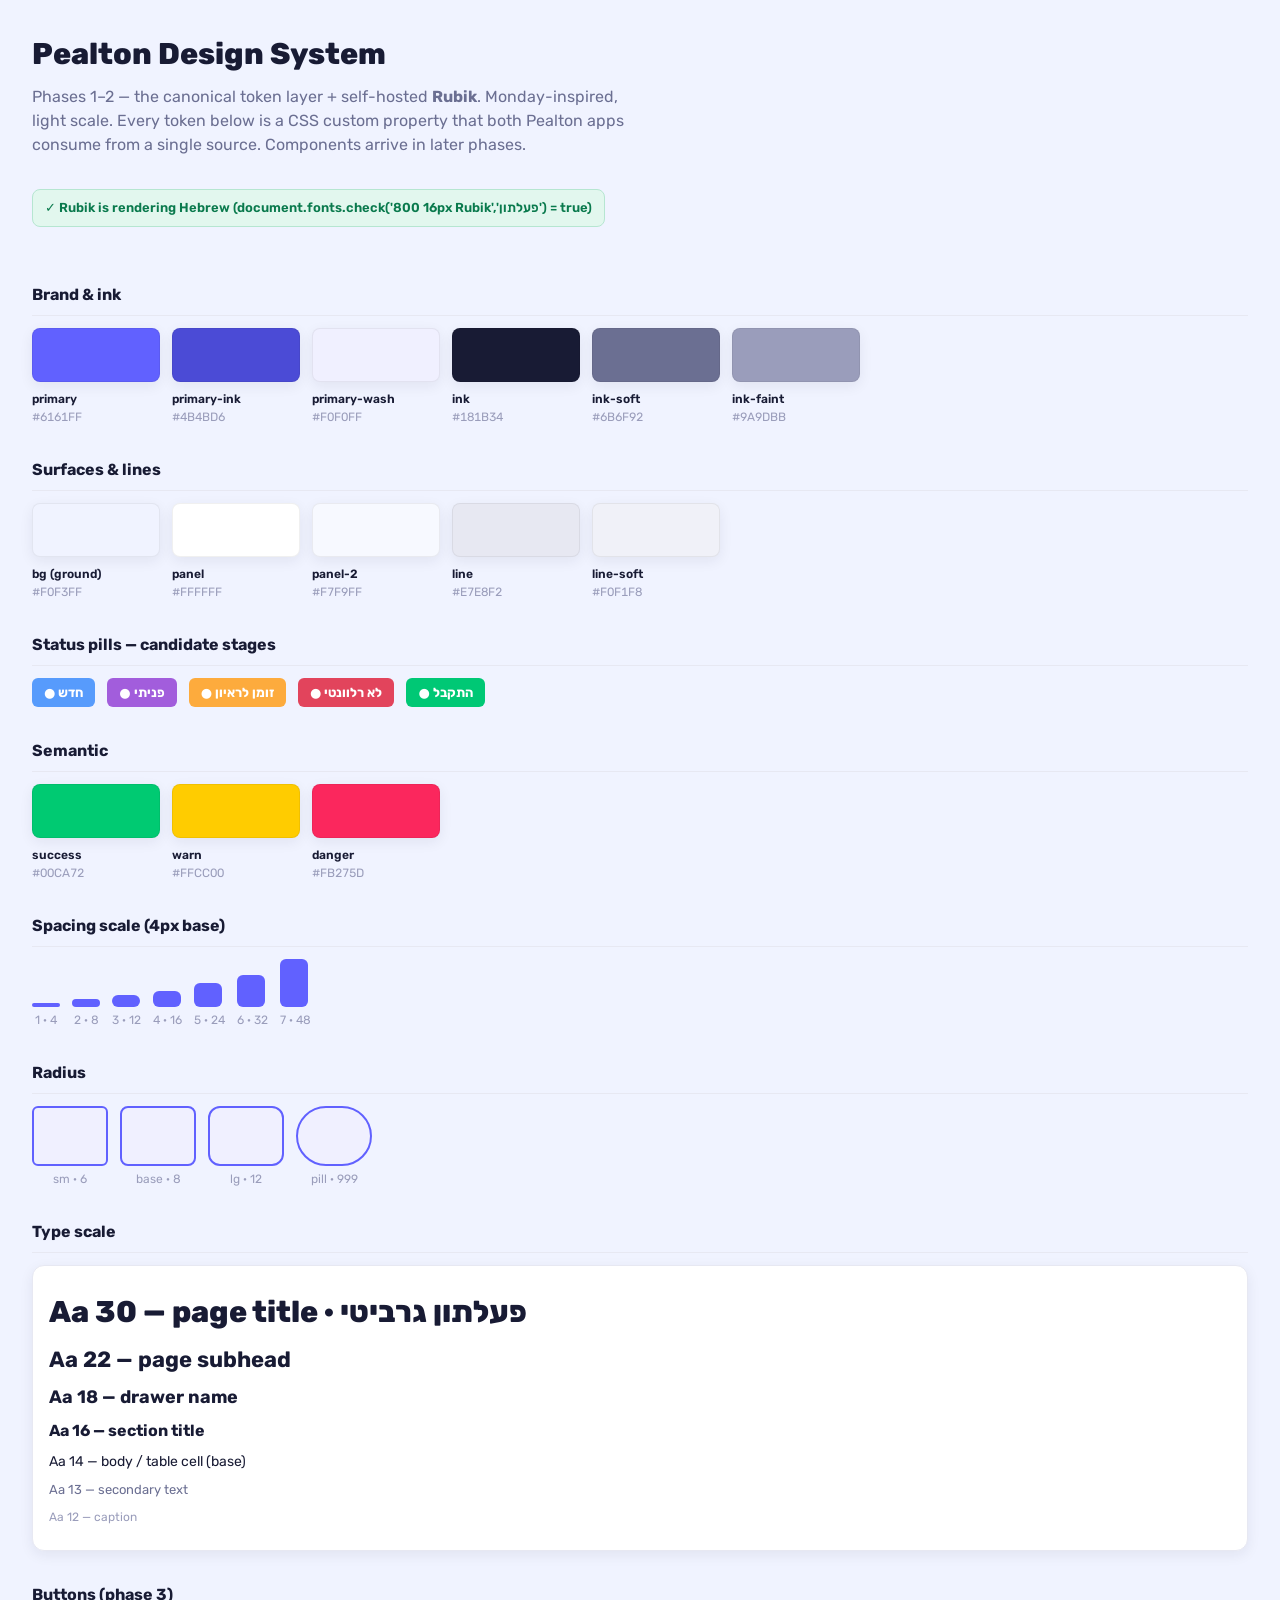
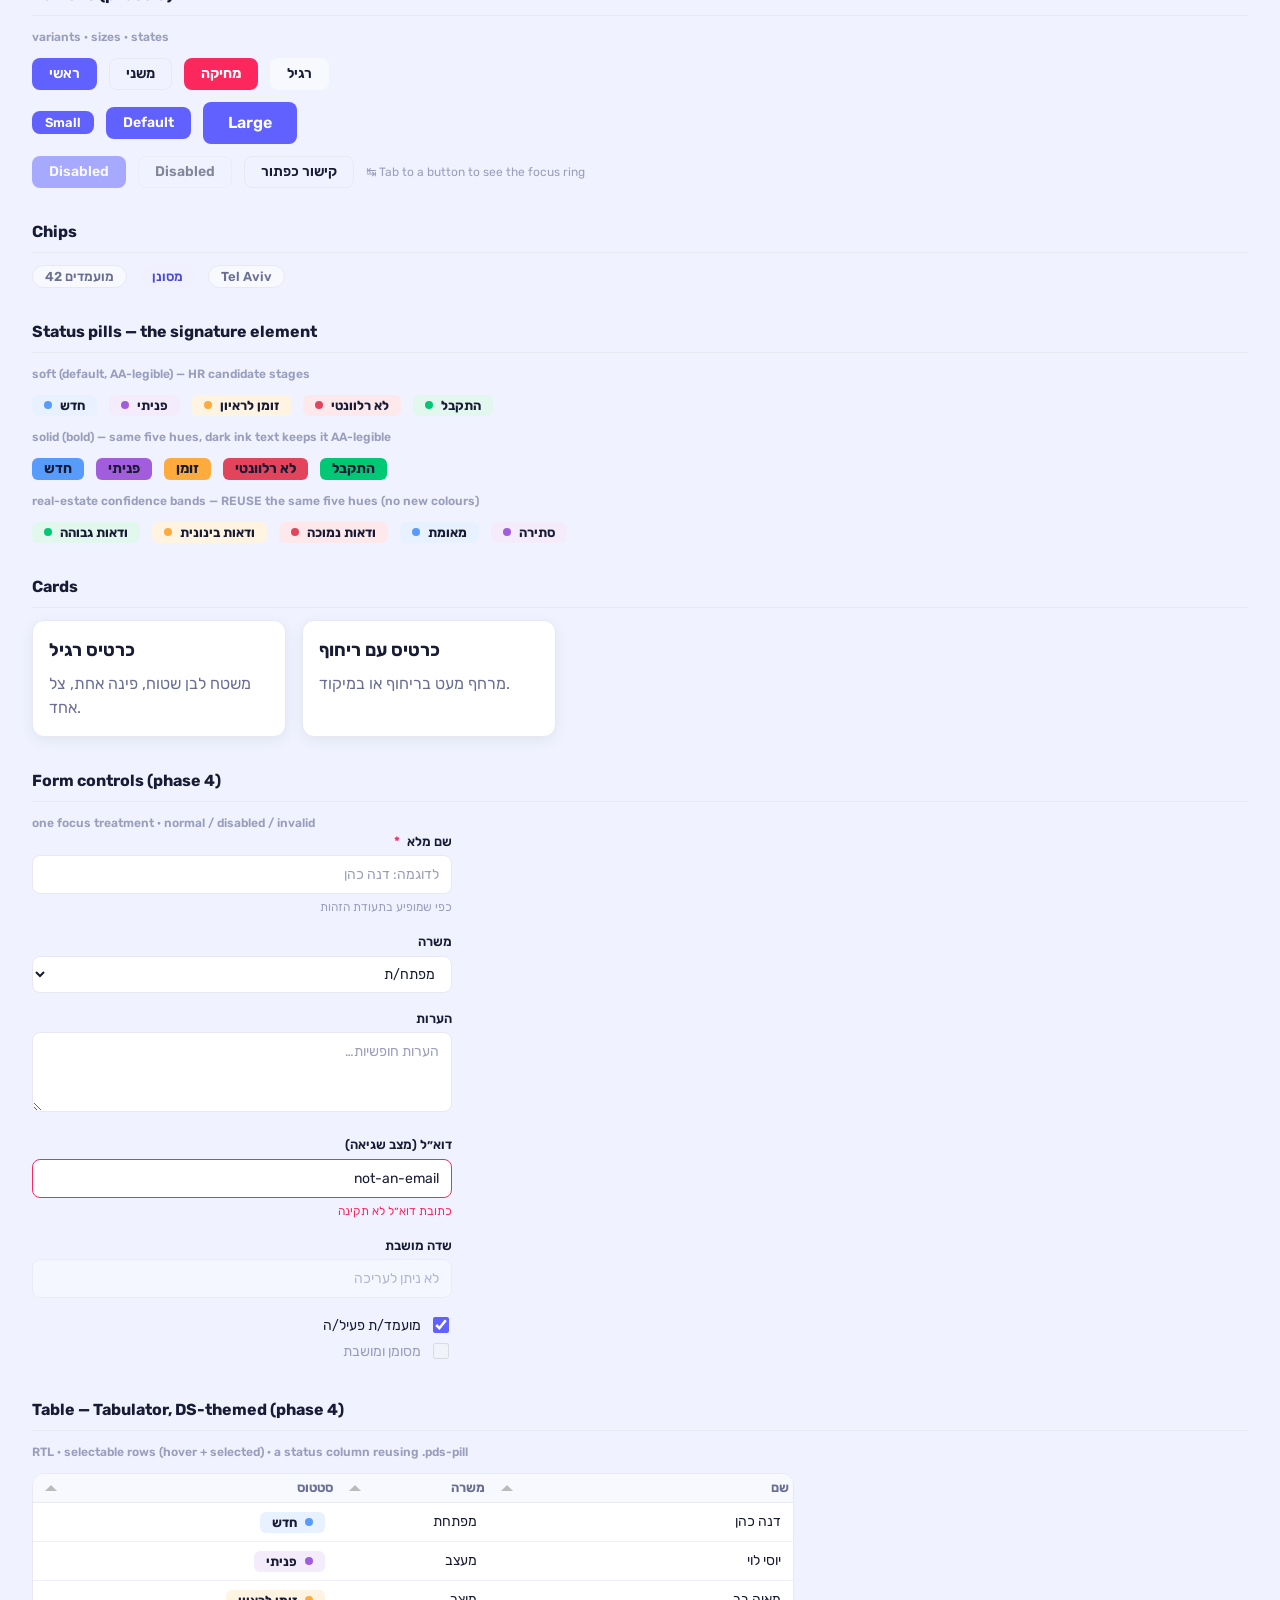
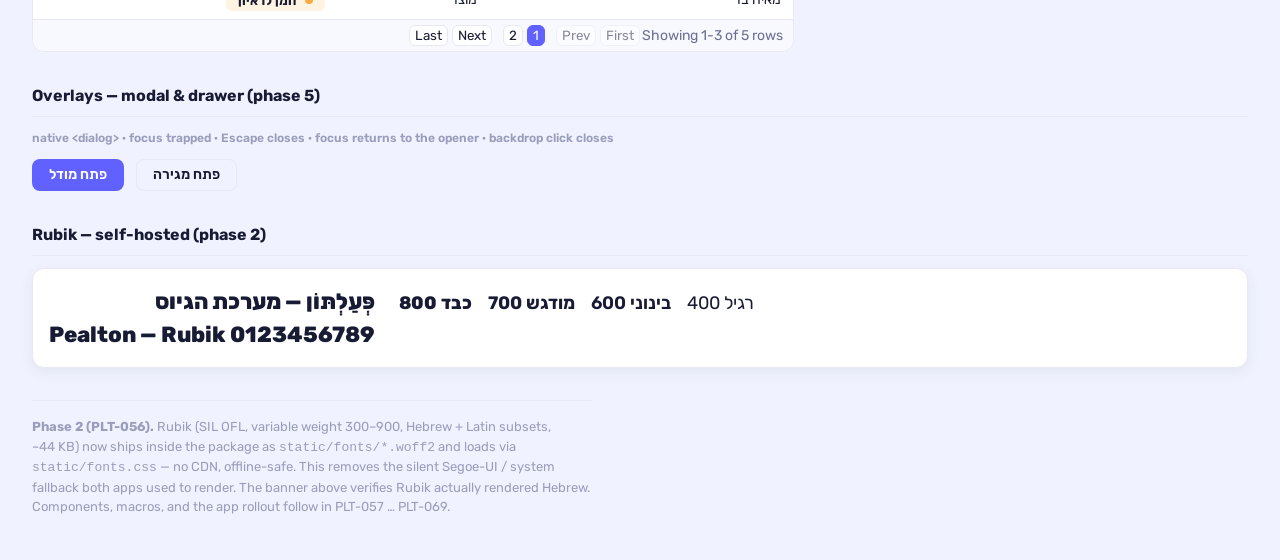
==== commit 8c770a43: "PLT-059 — DS phase 5: modal + drawer (native <dialog>) New overlays.css + pds.js (the one small DS b" ====
--- a/docs/index.html
+++ b/docs/index.html
@@ -3,11 +3,12 @@
 <head>
   <meta charset="utf-8">
   <meta name="viewport" content="width=device-width, initial-scale=1">
-  <title>Pealton Design System — tokens + Rubik + components + forms/table (phase 4)</title>
+  <title>Pealton Design System — tokens + Rubik + components + forms/table + overlays (phase 5)</title>
   <link rel="stylesheet" href="../pealton_design_system/static/fonts.css">
   <link rel="stylesheet" href="../pealton_design_system/static/tokens.css">
   <link rel="stylesheet" href="../pealton_design_system/static/components.css">
   <link rel="stylesheet" href="../pealton_design_system/static/forms.css">
+  <link rel="stylesheet" href="../pealton_design_system/static/overlays.css">
   <!-- Tabulator base FIRST, then the DS theme so token overrides win (docs-only vendored copy, v6.3.1) -->
   <link rel="stylesheet" href="vendor/tabulator/tabulator.min.css">
   <link rel="stylesheet" href="../pealton_design_system/static/tabulator.css">
@@ -233,6 +234,62 @@
   <div class="demo-label">RTL · selectable rows (hover + selected) · a status column reusing .pds-pill</div>
   <div id="demo-table" class="pds-tabulator"></div>
 
+  <h2>Overlays — modal &amp; drawer (phase 5)</h2>
+  <div class="demo-label">native &lt;dialog&gt; · focus trapped · Escape closes · focus returns to the opener · backdrop click closes</div>
+  <div class="demo-row">
+    <button class="pds-btn pds-btn--primary" data-pds-open="demo-modal">פתח מודל</button>
+    <button class="pds-btn pds-btn--ghost" data-pds-open="demo-drawer">פתח מגירה</button>
+  </div>
+
+  <dialog class="pds-modal" id="demo-modal" dir="rtl" aria-labelledby="demo-modal-title">
+    <div class="pds-dialog__header">
+      <h3 class="pds-dialog__title" id="demo-modal-title">אישור פעולה</h3>
+      <button class="pds-dialog__close" data-pds-close aria-label="סגור">&times;</button>
+    </div>
+    <div class="pds-dialog__body">
+      <p style="margin-top:0;color:var(--pds-ink-soft)">להעביר את המועמד לשלב "זומן לראיון"? אפשר להוסיף הערה:</p>
+      <div class="pds-field">
+        <label class="pds-label" for="m-note">הערה</label>
+        <input class="pds-input" id="m-note" type="text" placeholder="לא חובה">
+      </div>
+      <label class="pds-check"><input class="pds-checkbox" type="checkbox"> שלח עדכון במייל</label>
+    </div>
+    <div class="pds-dialog__footer">
+      <button class="pds-btn pds-btn--ghost" data-pds-close>ביטול</button>
+      <button class="pds-btn pds-btn--primary" data-pds-close>אישור</button>
+    </div>
+  </dialog>
+
+  <dialog class="pds-drawer" id="demo-drawer" dir="rtl" aria-labelledby="demo-drawer-title">
+    <div class="pds-dialog__header">
+      <h3 class="pds-dialog__title" id="demo-drawer-title">דנה כהן</h3>
+      <button class="pds-dialog__close" data-pds-close aria-label="סגור">&times;</button>
+    </div>
+    <div class="pds-dialog__body">
+      <div class="demo-row" style="margin-top:0">
+        <span class="pds-pill pds-pill--invited"><span class="pds-pill__dot"></span>זומן לראיון</span>
+      </div>
+      <div class="pds-field">
+        <label class="pds-label" for="d-phone">טלפון</label>
+        <input class="pds-input" id="d-phone" type="tel" value="050-1234567">
+      </div>
+      <div class="pds-field">
+        <label class="pds-label" for="d-stage">שלב</label>
+        <select class="pds-select" id="d-stage">
+          <option>חדש</option><option selected>זומן לראיון</option><option>התקבל</option>
+        </select>
+      </div>
+      <div class="pds-field">
+        <label class="pds-label" for="d-notes">הערות</label>
+        <textarea class="pds-textarea" id="d-notes" placeholder="הערות על המועמד…"></textarea>
+      </div>
+    </div>
+    <div class="pds-dialog__footer">
+      <button class="pds-btn pds-btn--ghost" data-pds-close>סגור</button>
+      <button class="pds-btn pds-btn--primary" data-pds-close>שמור</button>
+    </div>
+  </dialog>
+
   <h2>Rubik — self-hosted (phase 2)</h2>
   <div class="card type-samples">
     <div>
@@ -253,6 +310,9 @@
     CDN, offline-safe. This removes the silent Segoe-UI / system fallback both apps used
     to render. The banner above verifies Rubik actually rendered Hebrew.
     Components, macros, and the app rollout follow in PLT-057 … PLT-069.</p>
+
+  <!-- DS behaviour module (overlay open/close; native <dialog> does the focus trap) -->
+  <script src="../pealton_design_system/static/pds.js"></script>
 
   <!-- Tabulator base JS (docs-only vendored copy, v6.3.1) + DS-themed demo table -->
   <script src="vendor/tabulator/tabulator.min.js"></script>
--- a/pealton_design_system/static/overlays.css
+++ b/pealton_design_system/static/overlays.css
@@ -0,0 +1,114 @@
+/* ============================================================================
+ * Pealton Design System — overlays (PLT-059, phase 5)
+ *   modal · drawer (slide-over)
+ *
+ * Built on the NATIVE <dialog> element opened with showModal(). That gives us,
+ * for free and correctly: a focus trap (the rest of the page is inert), Escape
+ * to close, and focus restored to the invoking element on close — no hand-rolled
+ * trap to get subtly wrong. The behaviour module (pds.js) only wires open/close
+ * and backdrop-click.
+ *
+ * Colour via --pds-* tokens only (no raw hex/rgb; the backdrop scrim is derived
+ * from --pds-ink with color-mix — no scrim token exists yet). RTL-correct via
+ * logical properties; the drawer flips edge + slide direction automatically.
+ * The close "×" is a temporary text glyph — it becomes an SVG icon in phase 68.
+ *
+ * ACCESSIBLE NAME (consumer markup, not enforceable in CSS): give each <dialog>
+ * aria-labelledby pointing at its .pds-dialog__title id, and give the close
+ * button an aria-label. The docs demo shows the pattern.
+ * ========================================================================== */
+
+/* -- shared: reset the UA chrome, apply DS surface + scrim ------------------ */
+.pds-modal,
+.pds-drawer {
+  padding: 0;                              /* padding lives on the inner body   */
+  border: none;
+  background: var(--pds-panel);
+  color: var(--pds-ink);
+  box-shadow: var(--pds-shadow-lg);
+  /* the top layer handles stacking — no z-index needed */
+}
+.pds-modal::backdrop,
+.pds-drawer::backdrop {
+  background: color-mix(in srgb, var(--pds-ink) 45%, transparent);
+}
+
+/* -- modal: centered card -------------------------------------------------- */
+.pds-modal {
+  inline-size: min(560px, calc(100vw - var(--pds-sp-6)));
+  max-block-size: 85dvh;
+  border-radius: var(--pds-r-lg);
+}
+.pds-modal[open] { display: flex; flex-direction: column; }   /* [open] only, so closed stays display:none */
+
+/* -- drawer: slide-over pinned to the inline-end edge, full height ---------- */
+.pds-drawer {
+  margin-block: 0;
+  margin-inline-start: auto;               /* push to the inline-end edge (flips in RTL) */
+  margin-inline-end: 0;
+  inline-size: min(420px, 100%);
+  block-size: 100dvh;
+  max-block-size: 100dvh;
+  border-start-start-radius: var(--pds-r-lg);   /* round only the inner corners */
+  border-end-start-radius: var(--pds-r-lg);
+}
+.pds-drawer[open] { display: flex; flex-direction: column; }
+
+/* -- inner scaffold (shared) ----------------------------------------------- */
+.pds-dialog__header {
+  display: flex;
+  align-items: center;
+  justify-content: space-between;
+  gap: var(--pds-sp-3);
+  padding-block: var(--pds-sp-4);
+  padding-inline: var(--pds-sp-5);
+  border-block-end: 1px solid var(--pds-line);
+}
+.pds-dialog__title { margin: 0; font-size: var(--pds-fs-5); font-weight: var(--pds-fw-bold); }
+.pds-dialog__body {
+  flex: 1 1 auto;
+  overflow: auto;
+  padding-block: var(--pds-sp-5);
+  padding-inline: var(--pds-sp-5);
+}
+.pds-dialog__footer {
+  display: flex;
+  gap: var(--pds-sp-3);
+  justify-content: flex-end;
+  padding-block: var(--pds-sp-4);
+  padding-inline: var(--pds-sp-5);
+  border-block-start: 1px solid var(--pds-line);
+}
+
+/* close affordance — temporary text glyph until the icon phase (68) */
+.pds-dialog__close {
+  background: transparent;
+  border: none;
+  cursor: pointer;
+  color: var(--pds-ink-soft);
+  font-size: var(--pds-fs-6);
+  line-height: 1;
+  padding: var(--pds-sp-1);
+  border-radius: var(--pds-r-sm);
+}
+.pds-dialog__close:hover { background: var(--pds-panel-2); color: var(--pds-ink); }
+.pds-dialog__close:focus-visible { outline: 2px solid var(--pds-primary); outline-offset: 2px; }
+
+/* -- entrance motion (disabled under reduced-motion) ----------------------- */
+@keyframes pds-backdrop-in { from { opacity: 0; }               to { opacity: 1; } }
+@keyframes pds-modal-in    { from { opacity: 0; transform: translateY(8px); } to { opacity: 1; transform: none; } }
+@keyframes pds-drawer-in   { from { opacity: 0; transform: translateX(100%); } to { opacity: 1; transform: none; } }
+@keyframes pds-drawer-in-rtl { from { opacity: 0; transform: translateX(-100%); } to { opacity: 1; transform: none; } }
+
+.pds-modal[open]  { animation: pds-modal-in 0.16s ease; }
+.pds-drawer[open] { animation: pds-drawer-in 0.20s ease; }
+.pds-drawer[open]:dir(rtl) { animation: pds-drawer-in-rtl 0.20s ease; }
+.pds-modal[open]::backdrop,
+.pds-drawer[open]::backdrop { animation: pds-backdrop-in 0.16s ease; }
+
+@media (prefers-reduced-motion: reduce) {
+  .pds-modal[open],
+  .pds-drawer[open],
+  .pds-modal[open]::backdrop,
+  .pds-drawer[open]::backdrop { animation: none; }
+}
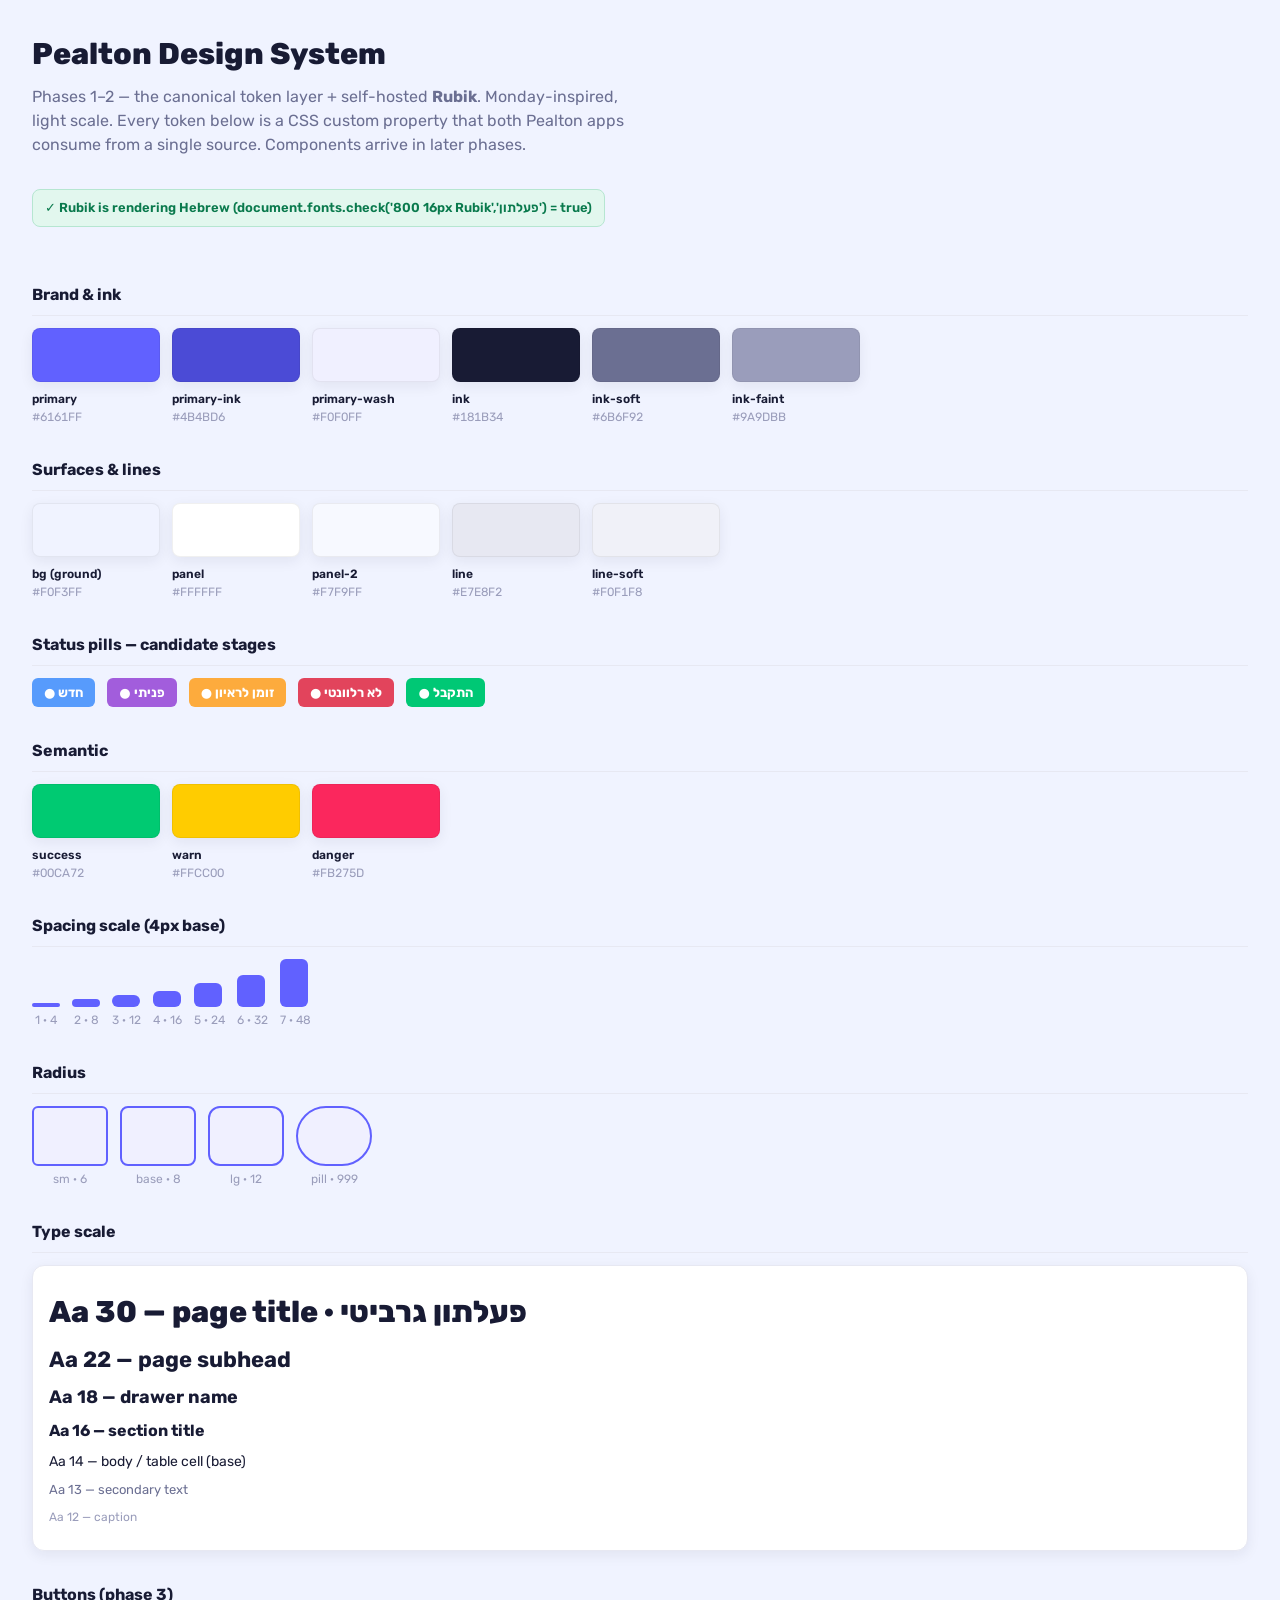
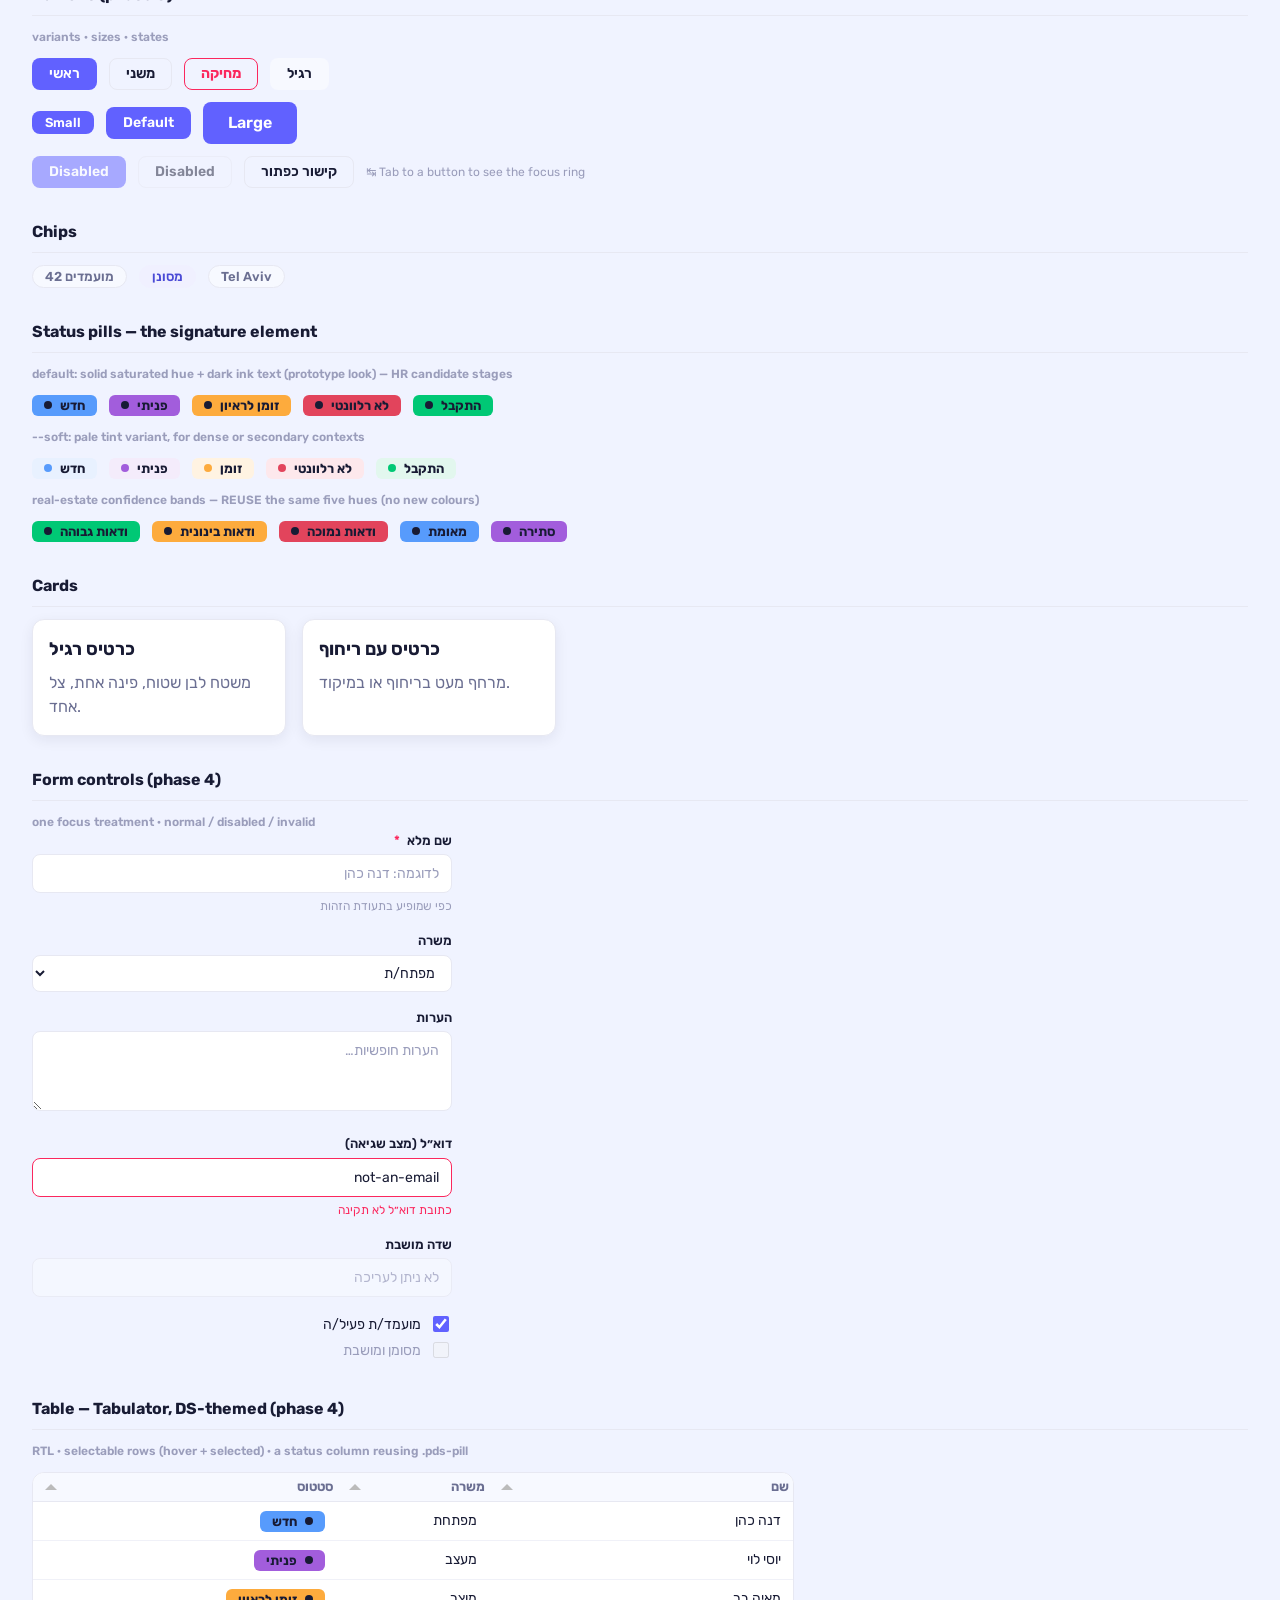
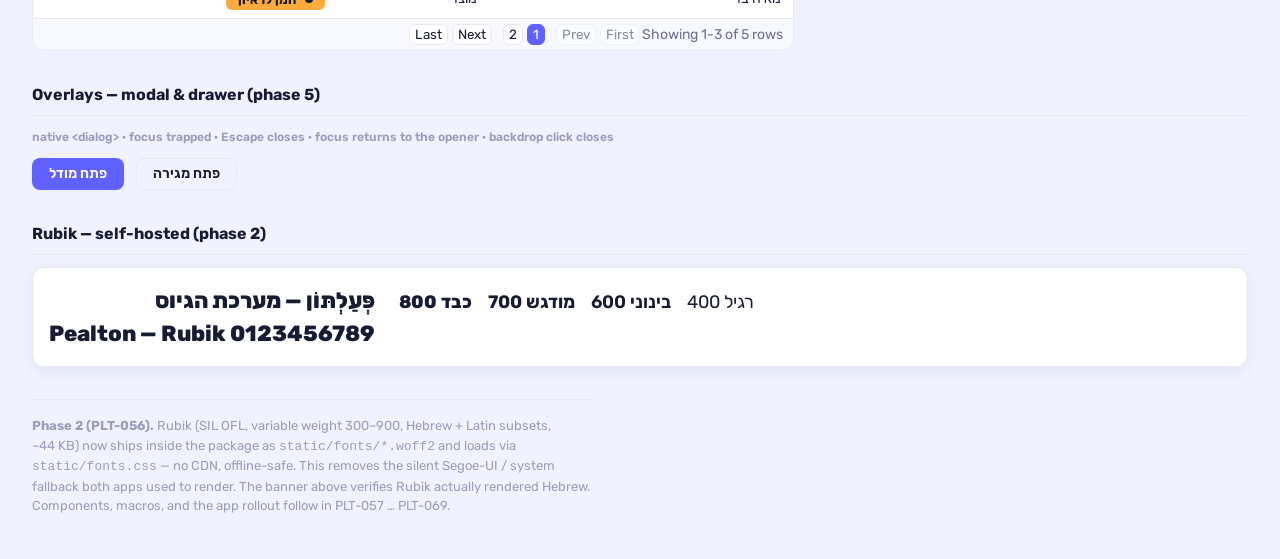
==== commit 3d82ac17: "DS: align pills + danger to the prototype (post-review, Amnon 2026-07-18) After Amnon shared the loc" ====
--- a/docs/index.html
+++ b/docs/index.html
@@ -160,7 +160,7 @@
   </div>
 
   <h2>Status pills — the signature element</h2>
-  <div class="demo-label">soft (default, AA-legible) — HR candidate stages</div>
+  <div class="demo-label">default: solid saturated hue + dark ink text (prototype look) — HR candidate stages</div>
   <div class="demo-row">
     <span class="pds-pill pds-pill--new"><span class="pds-pill__dot"></span>חדש</span>
     <span class="pds-pill pds-pill--contacted"><span class="pds-pill__dot"></span>פניתי</span>
@@ -168,13 +168,13 @@
     <span class="pds-pill pds-pill--rejected"><span class="pds-pill__dot"></span>לא רלוונטי</span>
     <span class="pds-pill pds-pill--hired"><span class="pds-pill__dot"></span>התקבל</span>
   </div>
-  <div class="demo-label">solid (bold) — same five hues, dark ink text keeps it AA-legible</div>
-  <div class="demo-row">
-    <span class="pds-pill pds-pill--solid pds-pill--new">חדש</span>
-    <span class="pds-pill pds-pill--solid pds-pill--contacted">פניתי</span>
-    <span class="pds-pill pds-pill--solid pds-pill--invited">זומן</span>
-    <span class="pds-pill pds-pill--solid pds-pill--rejected">לא רלוונטי</span>
-    <span class="pds-pill pds-pill--solid pds-pill--hired">התקבל</span>
+  <div class="demo-label">--soft: pale tint variant, for dense or secondary contexts</div>
+  <div class="demo-row">
+    <span class="pds-pill pds-pill--soft pds-pill--new"><span class="pds-pill__dot"></span>חדש</span>
+    <span class="pds-pill pds-pill--soft pds-pill--contacted"><span class="pds-pill__dot"></span>פניתי</span>
+    <span class="pds-pill pds-pill--soft pds-pill--invited"><span class="pds-pill__dot"></span>זומן</span>
+    <span class="pds-pill pds-pill--soft pds-pill--rejected"><span class="pds-pill__dot"></span>לא רלוונטי</span>
+    <span class="pds-pill pds-pill--soft pds-pill--hired"><span class="pds-pill__dot"></span>התקבל</span>
   </div>
   <div class="demo-label">real-estate confidence bands — REUSE the same five hues (no new colours)</div>
   <div class="demo-row">
--- a/pealton_design_system/static/components.css
+++ b/pealton_design_system/static/components.css
@@ -11,15 +11,15 @@
  *    .btn / .chip / .card during rollout.
  *  - RTL-safe: logical properties + flex `gap`, never physical left/right.
  *
- * Design choices flagged for review (see PR body):
+ * Design choices (prototype-aligned; flagged in the PR body):
  *  - Focus ring = solid 2px --pds-primary outline (the --pds-ring token, a 3px
  *    primary-wash halo, is too faint for a WCAG 3:1 focus indicator).
- *  - Status pills use dark --pds-ink text (soft on a -wash tint, solid on the
- *    saturated hue). White-on-hue is NOT shipped: it misses AA text contrast on
- *    the lighter stages. A white-text `--bold` variant can be added on request.
- *  - .pds-btn--danger keeps white text on --pds-danger = 3.8:1, an AA miss that
- *    lives in the TOKEN value, not here. Flagged for a tokens revision (a darker
- *    danger, or a new --pds-danger-ink); not patched in this phase.
+ *  - Status pills: DEFAULT is solid saturated hue + dark --pds-ink text (the
+ *    prototype look, made legible — white-on-hue fails AA on the lighter stages).
+ *    A --soft (pale tint) variant is available for dense contexts.
+ *  - .pds-btn--danger is an OUTLINE button (red text + border on white, fills on
+ *    hover) to match the prototype. Its text is still 3.78:1 on white — a
+ *    token-level miss; a darker --pds-danger / a --pds-danger-ink fixes it.
  *  - Card radius = --pds-r-lg (12px) per the merged tokens; the direction doc's
  *    "8px" is superseded by the token.
  * ========================================================================== */
@@ -81,10 +81,20 @@
   color: var(--pds-primary-ink);
 }
 
-.pds-btn--danger { background: var(--pds-danger); color: white; font-weight: var(--pds-fw-bold); }
+/* Outline danger (prototype-aligned): red text + border on white, fills on hover.
+ * NOTE: --pds-danger text on white is 3.78:1 (contrast is symmetric, so this is
+ * NOT more AA-compliant than solid white-on-red — the miss lives in the token).
+ * The border is a non-text element and clears the 3:1 bar. A darker --pds-danger
+ * (or a --pds-danger-ink) in a tokens revision is what fully fixes the text. */
+.pds-btn--danger {
+  background: transparent;
+  color: var(--pds-danger);
+  border-color: var(--pds-danger);
+  font-weight: var(--pds-fw-bold);
+}
 .pds-btn--danger:hover:not(:disabled):not([aria-disabled="true"]) {
-  background: var(--pds-danger);         /* re-declared so the base hover can't leak */
-  filter: brightness(0.93);              /* no --pds-danger-ink token exists     */
+  background: var(--pds-danger);         /* fill on hover */
+  color: white;
 }
 
 /* pressed — applies to every variant, never when disabled */
@@ -122,9 +132,12 @@
 }
 
 /* ========================================================================== *
- *  STATUS PILL — the signature Monday element.
- *  Each stage modifier sets two local vars (--_c hue, --_w wash); the base and
- *  the --solid variant read them, so the hue lives in exactly one place.
+ *  STATUS PILL — the signature Monday element (prototype-aligned, Amnon 2026-07-18).
+ *  DEFAULT = SOLID saturated hue + DARK ink text (dark text keeps every stage
+ *  legible where white does not — new/invited/hired clear AA 4.5:1; purple
+ *  `contacted` + red `rejected` land ~4.1:1, still far better than white; only a
+ *  darker stage token would push those two over 4.5). Each stage modifier sets
+ *  two local vars (--_c hue, --_w wash) so the hue lives in exactly one place.
  * ========================================================================== */
 .pds-pill {
   display: inline-flex;
@@ -137,23 +150,22 @@
   padding-block: var(--pds-sp-1);
   padding-inline: var(--pds-sp-3);
   border-radius: var(--pds-r-sm);
-  background: var(--_w, var(--pds-panel-2));    /* soft tint (default)          */
+  background: var(--_c, var(--pds-ink-faint));  /* saturated hue (solid default) */
   color: var(--pds-ink);
 }
 .pds-pill__dot {
   inline-size: var(--pds-sp-2);
   block-size: var(--pds-sp-2);
   border-radius: var(--pds-r-pill);
-  background: var(--_c, var(--pds-ink-faint));
+  background: var(--pds-ink);          /* dark dot: visible on the hue, matches the text */
   flex: 0 0 auto;
 }
-/* solid = saturated hue, dark ink text (AA-legible at this bold, 14px size) */
-.pds-pill--solid {
-  background: var(--_c, var(--pds-ink-faint));
+/* soft = pale tint + hue dot, for dense or secondary contexts */
+.pds-pill--soft {
+  background: var(--_w, var(--pds-panel-2));
   color: var(--pds-ink);
-  font-size: var(--pds-fs-3);
 }
-.pds-pill--solid .pds-pill__dot { display: none; }
+.pds-pill--soft .pds-pill__dot { background: var(--_c, var(--pds-ink-faint)); }
 
 /* stage hues — map 1:1 to the token names. RE confidence bands REUSE these
  * (high→hired, medium→invited, low→rejected, verified→new, conflict→contacted). */
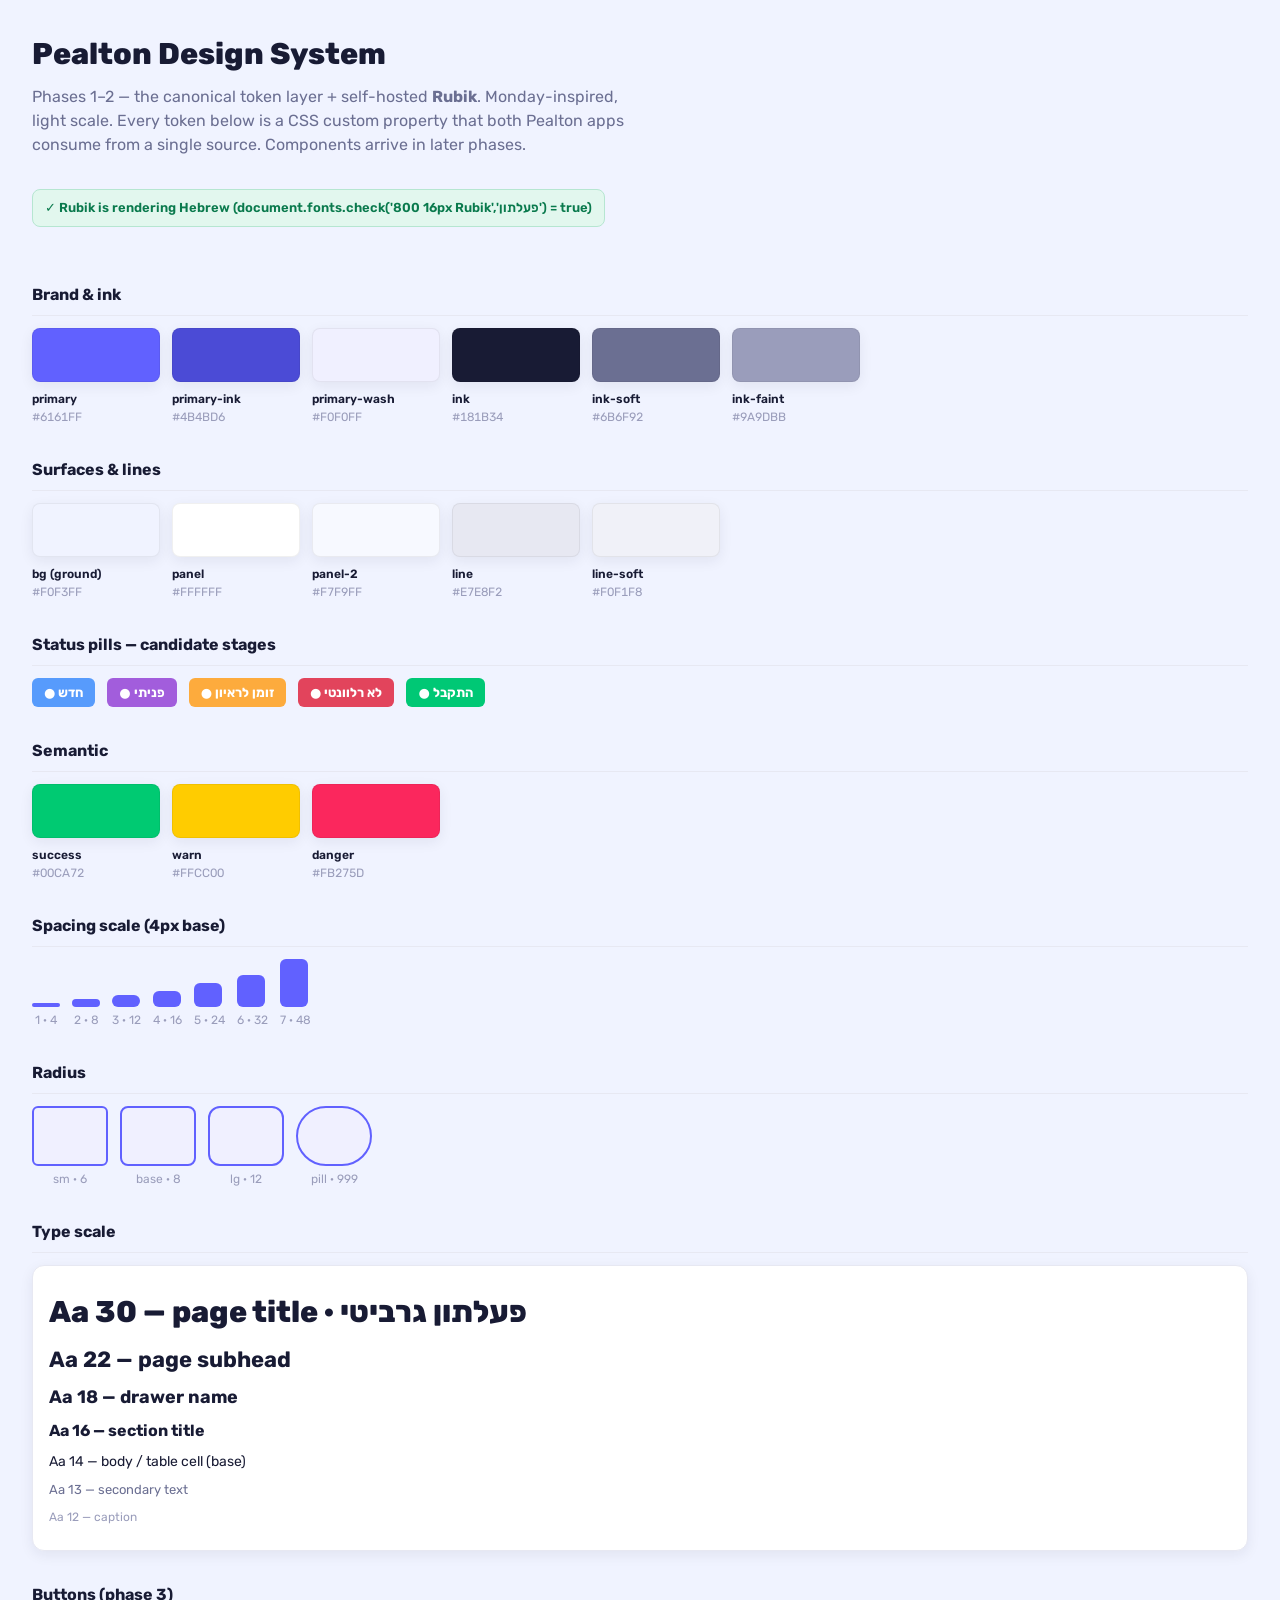
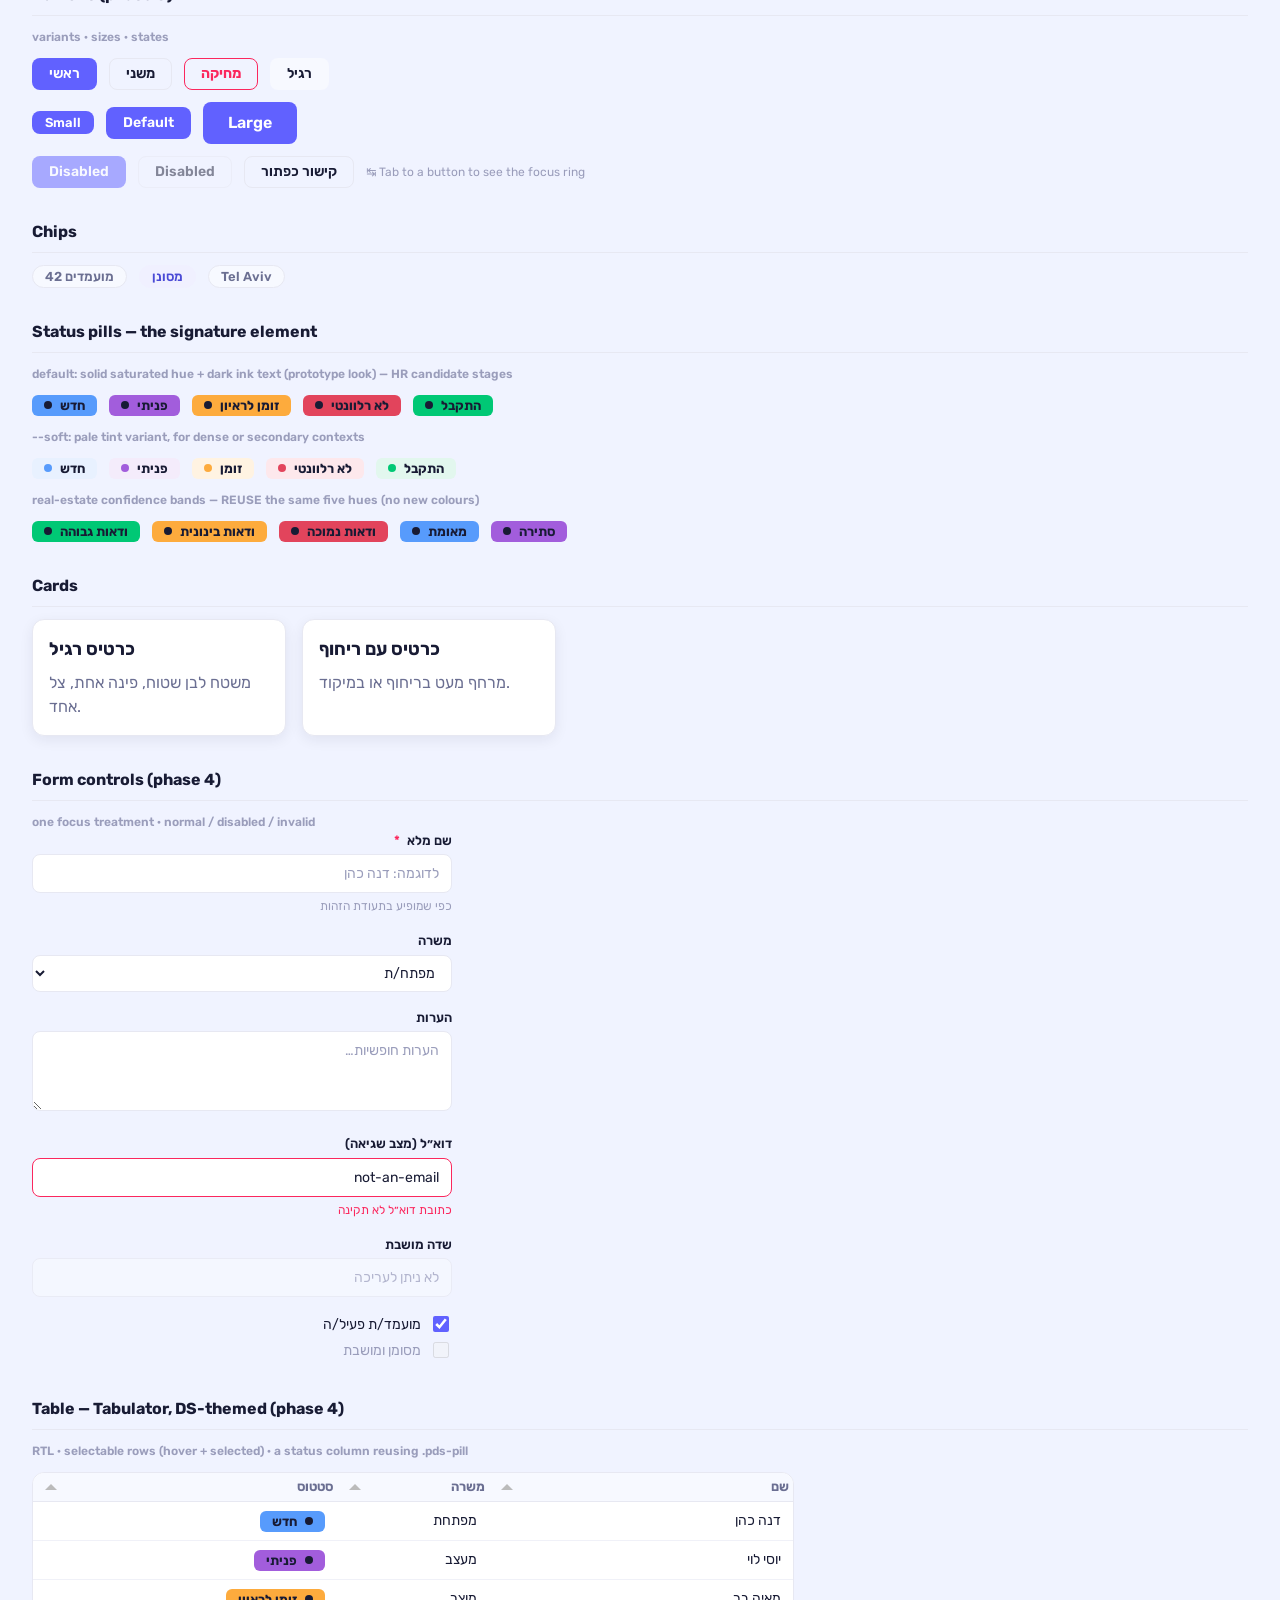
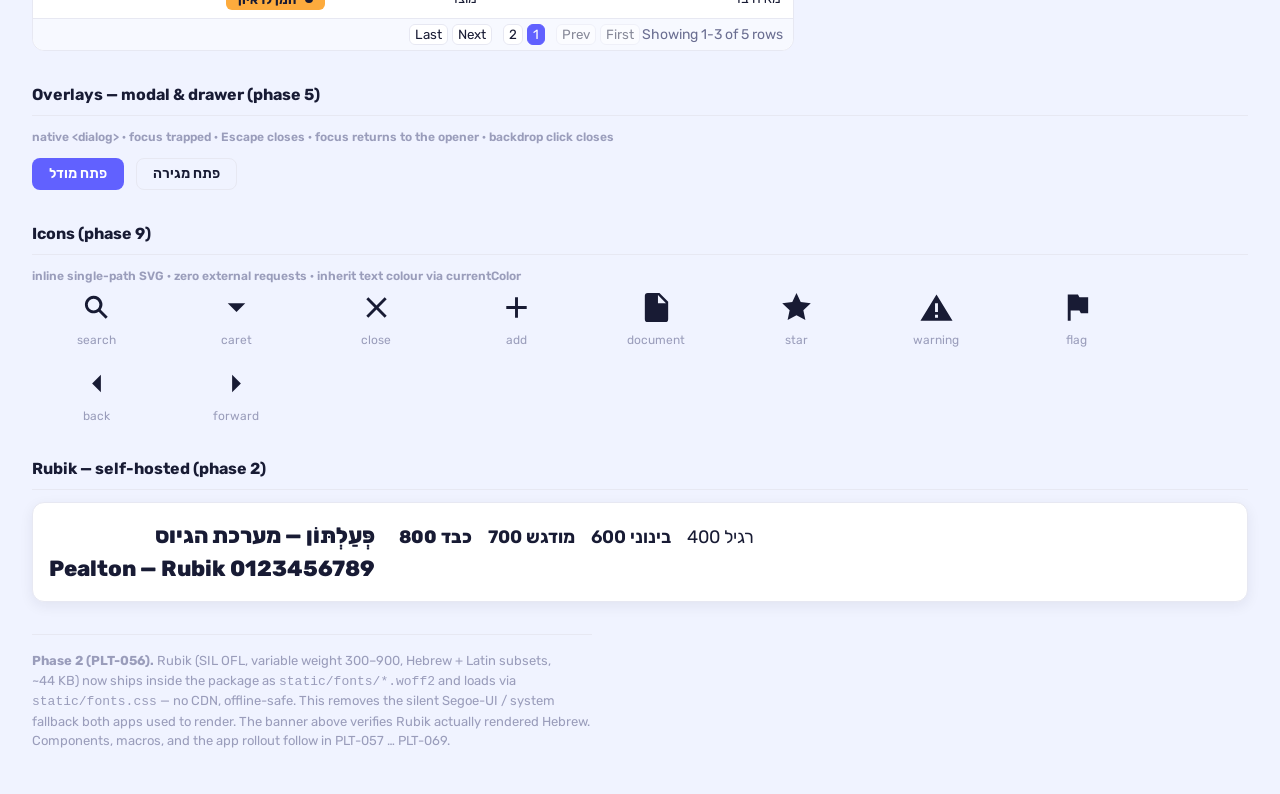
==== commit a3657b5d: "feat(quick-260718-fwv): render all 10 icon glyphs inline on docs page - Icons section with 10 inline" ====
--- a/docs/index.html
+++ b/docs/index.html
@@ -9,6 +9,7 @@
   <link rel="stylesheet" href="../pealton_design_system/static/components.css">
   <link rel="stylesheet" href="../pealton_design_system/static/forms.css">
   <link rel="stylesheet" href="../pealton_design_system/static/overlays.css">
+  <link rel="stylesheet" href="../pealton_design_system/static/icons.css">
   <!-- Tabulator base FIRST, then the DS theme so token overrides win (docs-only vendored copy, v6.3.1) -->
   <link rel="stylesheet" href="vendor/tabulator/tabulator.min.css">
   <link rel="stylesheet" href="../pealton_design_system/static/tabulator.css">
@@ -290,6 +291,21 @@
     </div>
   </dialog>
 
+  <h2>Icons (phase 9)</h2>
+  <div class="demo-label">inline single-path SVG · zero external requests · inherit text colour via currentColor</div>
+  <div class="grid" style="font-size:28px;color:var(--pds-ink)">
+    <div class="sw" style="text-align:center"><svg class="pds-icon" viewBox="0 0 24 24" fill="currentColor" aria-hidden="true"><path d="M10 4a6 6 0 1 0 3.5 10.9l4.8 4.8 1.4-1.4-4.8-4.8A6 6 0 0 0 10 4zm0 2a4 4 0 1 1 0 8 4 4 0 0 1 0-8z"/></svg><div class="sp-label">search</div></div>
+    <div class="sw" style="text-align:center"><svg class="pds-icon" viewBox="0 0 24 24" fill="currentColor" aria-hidden="true"><path d="M6 9l6 6 6-6z"/></svg><div class="sp-label">caret</div></div>
+    <div class="sw" style="text-align:center"><svg class="pds-icon" viewBox="0 0 24 24" fill="currentColor" aria-hidden="true"><path d="M6.4 5L5 6.4 10.6 12 5 17.6 6.4 19 12 13.4 17.6 19 19 17.6 13.4 12 19 6.4 17.6 5 12 10.6z"/></svg><div class="sp-label">close</div></div>
+    <div class="sw" style="text-align:center"><svg class="pds-icon" viewBox="0 0 24 24" fill="currentColor" aria-hidden="true"><path d="M11 5v6H5v2h6v6h2v-6h6v-2h-6V5z"/></svg><div class="sp-label">add</div></div>
+    <div class="sw" style="text-align:center"><svg class="pds-icon" viewBox="0 0 24 24" fill="currentColor" aria-hidden="true"><path d="M6 2a2 2 0 0 0-2 2v16a2 2 0 0 0 2 2h12a2 2 0 0 0 2-2V8l-6-6H6zm7 1.5L18.5 9H13V3.5z"/></svg><div class="sp-label">document</div></div>
+    <div class="sw" style="text-align:center"><svg class="pds-icon" viewBox="0 0 24 24" fill="currentColor" aria-hidden="true"><path d="M12 2l2.9 6.3 6.9.8-5.1 4.7 1.4 6.8L12 17.3 5.9 20.6l1.4-6.8L2.2 9.1l6.9-.8z"/></svg><div class="sp-label">star</div></div>
+    <div class="sw" style="text-align:center"><svg class="pds-icon" viewBox="0 0 24 24" fill="currentColor" aria-hidden="true"><path d="M12 3L1 21h22L12 3zm-1 6h2v6h-2V9zm0 8h2v2h-2v-2z"/></svg><div class="sp-label">warning</div></div>
+    <div class="sw" style="text-align:center"><svg class="pds-icon" viewBox="0 0 24 24" fill="currentColor" aria-hidden="true"><path d="M6 3v18h2v-7h6l1 2h5V5h-6l-1-2H6z"/></svg><div class="sp-label">flag</div></div>
+    <div class="sw" style="text-align:center"><svg class="pds-icon" viewBox="0 0 24 24" fill="currentColor" aria-hidden="true"><path d="M15 6l-6 6 6 6z"/></svg><div class="sp-label">back</div></div>
+    <div class="sw" style="text-align:center"><svg class="pds-icon" viewBox="0 0 24 24" fill="currentColor" aria-hidden="true"><path d="M9 6l6 6-6 6z"/></svg><div class="sp-label">forward</div></div>
+  </div>
+
   <h2>Rubik — self-hosted (phase 2)</h2>
   <div class="card type-samples">
     <div>
--- a/pealton_design_system/static/icons.css
+++ b/pealton_design_system/static/icons.css
@@ -0,0 +1,26 @@
+/* ============================================================================
+   Pealton Design System — icons (PLT-068). ADDITIVE, standalone.
+
+   Sizing/alignment for the inline-SVG glyphs emitted by the icon() Jinja macro
+   (templates/pds.html). Colour comes from currentColor ONLY — no raw hex, no
+   token edits. RTL-first: uses CSS logical properties. Shipped automatically by
+   the existing static/* package-data glob.
+   ========================================================================== */
+
+.pds-icon {
+  inline-size: 1.25em;
+  block-size: 1.25em;
+  fill: currentColor;
+  vertical-align: middle;
+  flex: none;
+}
+
+.pds-icon--sm {
+  inline-size: 1em;
+  block-size: 1em;
+}
+
+.pds-icon--lg {
+  inline-size: 1.5em;
+  block-size: 1.5em;
+}
